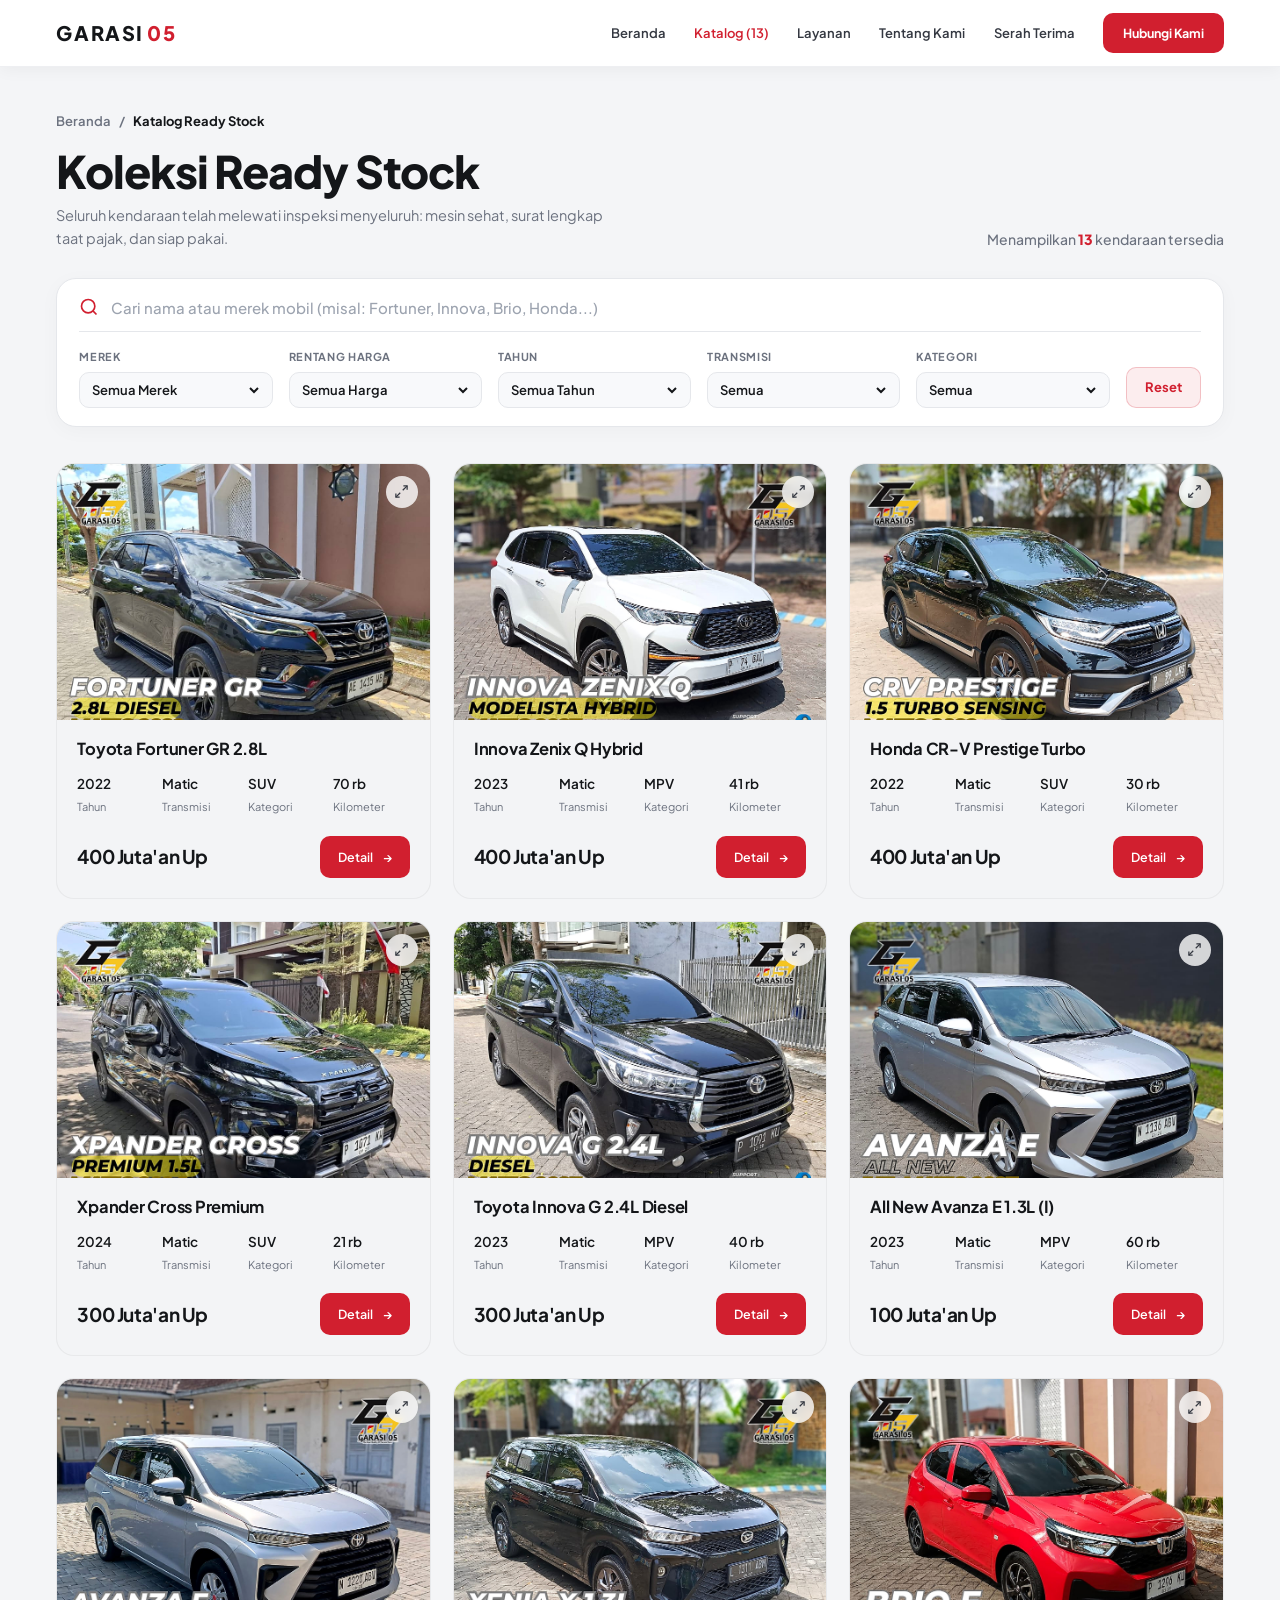
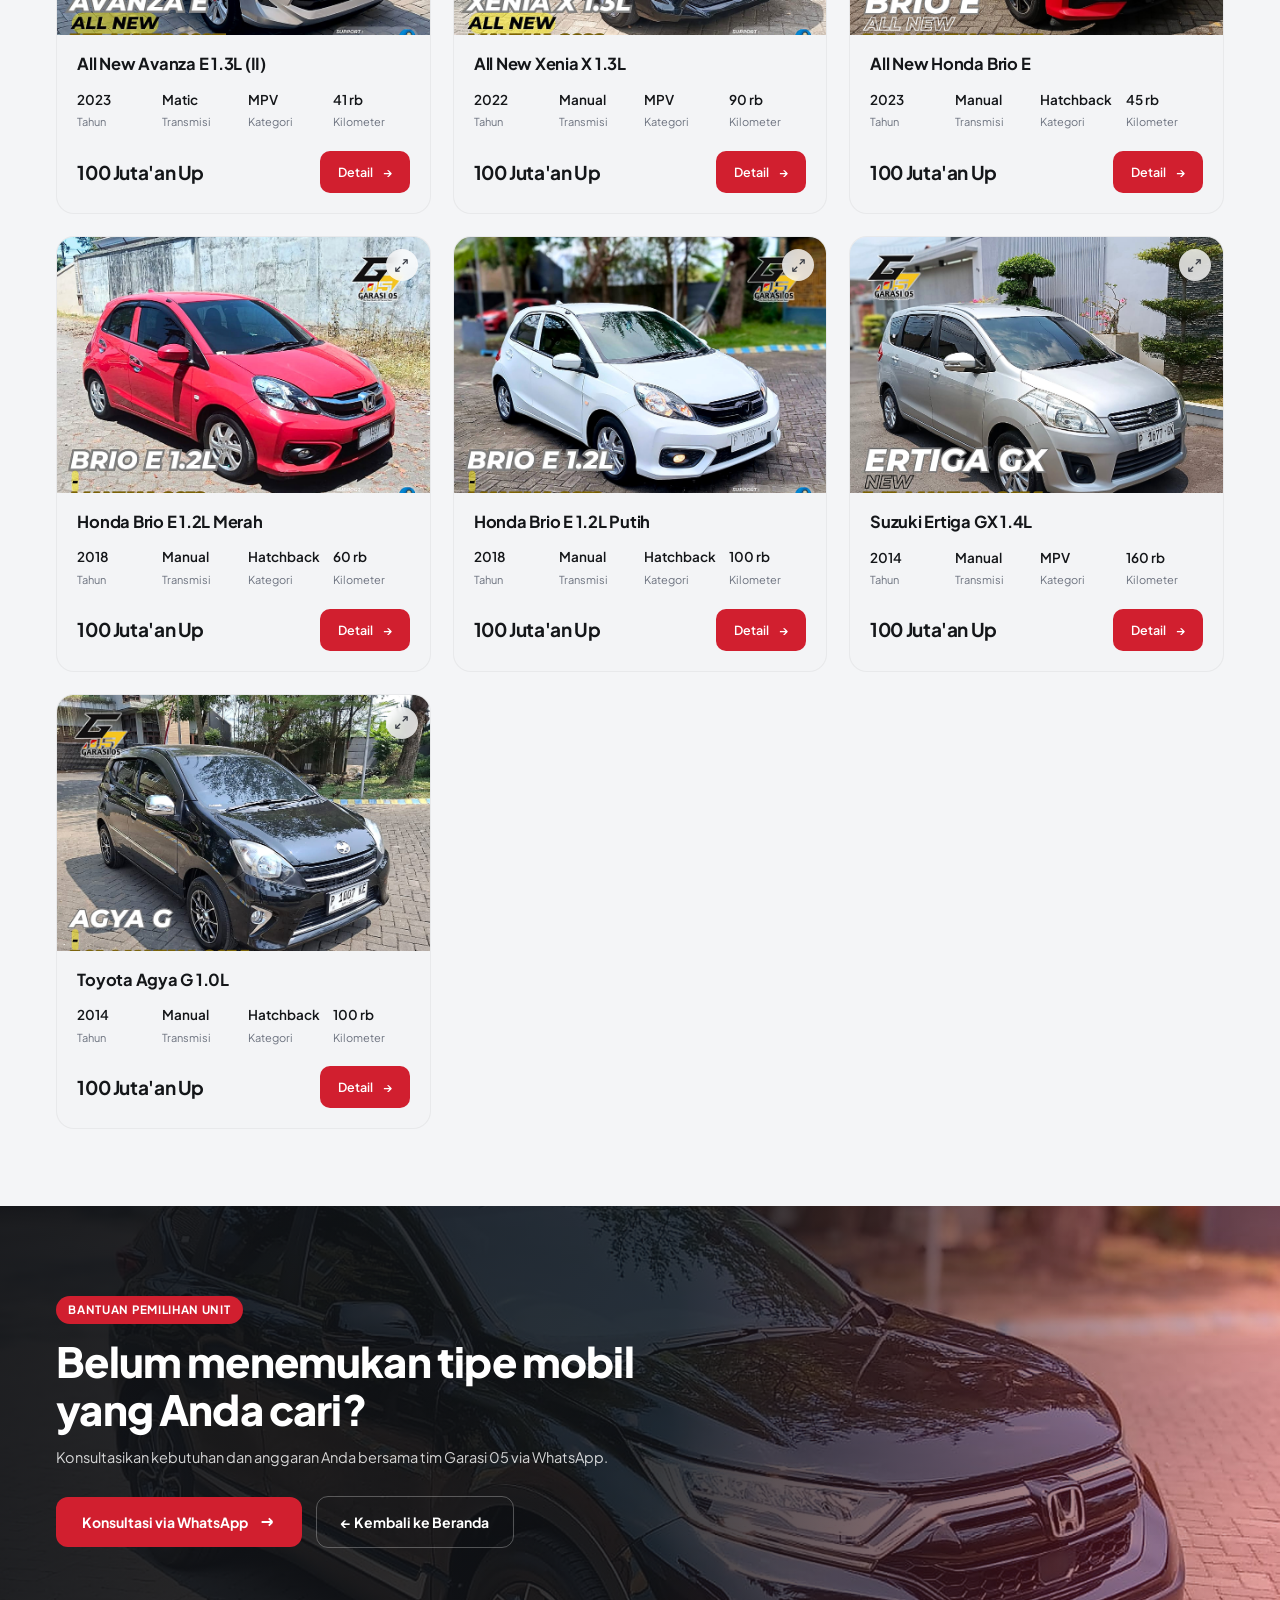
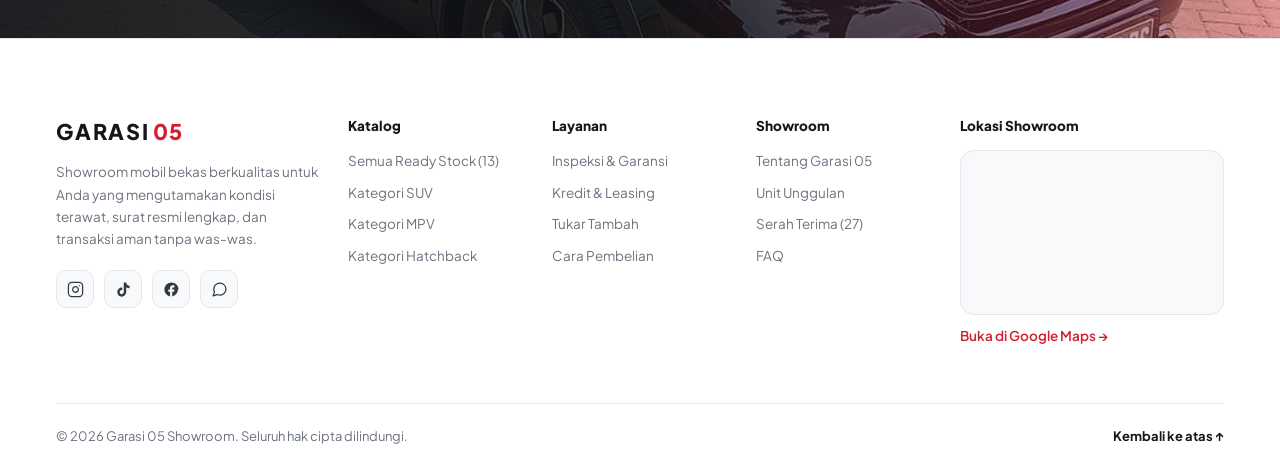
==== katalog.html @ 27c0388e "revisi" ====
<!DOCTYPE html>
<html lang="id">
<head>
  <meta charset="UTF-8">
  <meta name="viewport" content="width=device-width, initial-scale=1">
  <title>Katalog Ready Stock — Garasi 05 Showroom Jember &amp; Banyuwangi</title>
  <meta name="description" content="Daftar lengkap 13 mobil bekas ready stock Garasi 05 Jember &amp; Banyuwangi. Filter berdasarkan merek, rentang harga, tahun, transmisi, dan kategori.">
  <link rel="preconnect" href="https://fonts.googleapis.com">
  <link rel="preconnect" href="https://fonts.gstatic.com" crossorigin>
  <link href="https://fonts.googleapis.com/css2?family=Plus+Jakarta+Sans:wght@400;500;600;700;800&display=swap" rel="stylesheet">
  <link rel="stylesheet" href="css/style.css?v=12">
</head>
<body>

  <header class="nav is-solid" id="nav">
    <a href="index.html" class="nav__logo">GARASI<span>05</span></a>
    <nav class="nav__links" aria-label="Navigasi utama">
      <a href="index.html">Beranda</a>
      <a href="katalog.html" class="is-active">Katalog (13)</a>
      <a href="index.html#kenapa">Layanan</a>
      <a href="index.html#unggulan">Tentang Kami</a>
      <a href="index.html#serah-terima">Serah Terima</a>
      <a href="https://wa.me/6281234567890?text=Halo%20Garasi%2005%2C%20saya%20ingin%20konsultasi%20mobil." target="_blank" rel="noopener" class="nav__cta-pill">Hubungi Kami</a>
    </nav>
  </header>

  <main id="top" class="page-catalog">

    <!-- HEADER HALAMAN KATALOG -->
    <section class="cat-page-hero">
      <div class="container">
        <div class="cat-breadcrumb">
          <a href="index.html">Beranda</a>
          <span>/</span>
          <strong>Katalog Ready Stock</strong>
        </div>
        <div class="cat-page-head">
          <div>
            <h1 class="cat-page-title">Koleksi Ready Stock</h1>
            <p class="cat-page-desc">Seluruh kendaraan telah melewati inspeksi menyeluruh: mesin sehat, surat lengkap taat pajak, dan siap pakai.</p>
          </div>
          <p class="sec-count">Menampilkan <strong id="heroCount">13</strong> kendaraan tersedia</p>
        </div>

        <!-- Search & Filter Bar -->
        <div class="filter-bar" aria-label="Pencarian dan filter kendaraan">
          <div class="filter-search">
            <svg viewBox="0 0 24 24" fill="none" stroke="currentColor" stroke-width="2" aria-hidden="true"><circle cx="11" cy="11" r="8"/><path d="m21 21-4.3-4.3"/></svg>
            <input type="search" id="fSearch" placeholder="Cari nama atau merek mobil (misal: Fortuner, Innova, Brio, Honda...)" autocomplete="off">
          </div>
          <div class="filter-selects">
            <div class="filter-field">
              <label for="fBrand">Merek</label>
              <select id="fBrand"><option value="all">Semua Merek</option></select>
            </div>
            <div class="filter-field">
              <label for="fPrice">Rentang Harga</label>
              <select id="fPrice"><option value="all">Semua Harga</option></select>
            </div>
            <div class="filter-field">
              <label for="fYear">Tahun</label>
              <select id="fYear"><option value="all">Semua Tahun</option></select>
            </div>
            <div class="filter-field">
              <label for="fTrans">Transmisi</label>
              <select id="fTrans">
                <option value="all">Semua</option>
                <option value="matic">Matic</option>
                <option value="manual">Manual</option>
              </select>
            </div>
            <div class="filter-field">
              <label for="fType">Kategori</label>
              <select id="fType">
                <option value="all">Semua</option>
                <option value="suv">SUV</option>
                <option value="mpv">MPV</option>
                <option value="hatchback">Hatchback</option>
              </select>
            </div>
            <button type="button" class="btn-reset" id="fReset">Reset</button>
          </div>
        </div>

        <!-- SEMUA 13 UNIT READY STOCK -->
        <div class="stock-grid" id="stockGrid">
          <!-- Diisi otomatis dari js/main.js -->
        </div>
      </div>
    </section>

    <!-- CTA BANNER (FULL WIDTH) -->
    <section class="cta-sec">
      <div class="cta-banner">
        <div class="cta-banner__bg">
          <img src="assets/img/cta.jpg" alt="Honda CR-V Prestige Turbo Garasi 05" loading="lazy">
          <div class="cta-banner__shade"></div>
        </div>
        <div class="container">
          <div class="cta-banner__content">
            <span class="cta-badge">Bantuan Pemilihan Unit</span>
            <h2>Belum menemukan tipe mobil yang Anda cari?</h2>
            <p>Konsultasikan kebutuhan dan anggaran Anda bersama tim Garasi 05 via WhatsApp.</p>
            <div class="cta-banner__actions">
              <a href="https://wa.me/6281234567890?text=Halo%20Garasi%2005%2C%20saya%20ingin%20konsultasi%20stok%20mobil." target="_blank" rel="noopener" class="btn-primary-red">
                <span>Konsultasi via WhatsApp</span>
                <svg viewBox="0 0 20 20" fill="none" stroke="currentColor" stroke-width="2"><path d="M4 10h12m0 0-4-4m4 4-4 4"/></svg>
              </a>
              <a href="index.html" class="btn-ghost-light">&larr; Kembali ke Beranda</a>
            </div>
          </div>
        </div>
      </div>
    </section>

  </main>

  <!-- FOOTER -->
  <footer class="footer">
    <div class="container">
      <div class="footer__grid">
        <div class="footer__brand">
          <a href="index.html" class="footer__logo">GARASI<span>05</span></a>
          <p>Showroom mobil bekas berkualitas untuk Anda yang mengutamakan kondisi terawat, surat resmi lengkap, dan transaksi aman tanpa was-was.</p>
          <div class="footer__social-icons">
            <a href="https://instagram.com/garasi.05" target="_blank" rel="noopener" aria-label="Instagram @garasi.05" title="Instagram @garasi.05">
              <svg viewBox="0 0 24 24" fill="none" stroke="currentColor" stroke-width="1.8" stroke-linecap="round" stroke-linejoin="round"><rect x="2" y="2" width="20" height="20" rx="5" ry="5"/><path d="M16 11.37A4 4 0 1 1 12.63 8 4 4 0 0 1 16 11.37z"/><line x1="17.5" y1="6.5" x2="17.51" y2="6.5"/></svg>
            </a>
            <a href="https://tiktok.com/@garasi.05" target="_blank" rel="noopener" aria-label="TikTok @garasi.05" title="TikTok @garasi.05">
              <svg viewBox="0 0 24 24" fill="currentColor"><path d="M19.59 6.69a4.83 4.83 0 0 1-3.77-4.25V2h-3.45v13.67a2.89 2.89 0 0 1-5.2 1.74 2.89 2.89 0 0 1 2.31-4.64c.298-.002.595.042.88.13V9.4a6.33 6.33 0 0 0-.88-.06A6.34 6.34 0 0 0 3.14 15.7a6.34 6.34 0 0 0 10.74 4.54 6.27 6.27 0 0 0 1.95-4.54V8.71a8.21 8.21 0 0 0 4.76 1.48V6.74c-.337-.007-.674-.024-1-.05z"/></svg>
            </a>
            <a href="https://facebook.com" target="_blank" rel="noopener" aria-label="Facebook Garasi NolLima" title="Facebook Garasi NolLima">
              <svg viewBox="0 0 24 24" fill="currentColor"><path d="M22 12c0-5.52-4.48-10-10-10S2 6.48 2 12c0 4.84 3.44 8.87 8 9.8V15H7.5v-3H10V9.5C10 7.57 11.57 6 13.5 6H16v3h-2c-.55 0-1 .45-1 1v2h3.15l-.5 3H13v6.8c4.56-.93 8-4.96 8-9.8z"/></svg>
            </a>
            <a href="https://wa.me/6281234567890" target="_blank" rel="noopener" aria-label="WhatsApp Resmi" title="WhatsApp Resmi">
              <svg viewBox="0 0 24 24" fill="none" stroke="currentColor" stroke-width="1.8" stroke-linecap="round" stroke-linejoin="round"><path d="M21 11.5a8.38 8.38 0 0 1-.9 3.8 8.5 8.5 0 0 1-7.6 4.7 8.38 8.38 0 0 1-3.8-.9L3 21l1.9-5.7a8.38 8.38 0 0 1-.9-3.8 8.5 8.5 0 0 1 4.7-7.6 8.38 8.38 0 0 1 3.8-.9h.5a8.48 8.48 0 0 1 8 8v.5z"/></svg>
            </a>
          </div>
        </div>

        <div class="footer__col">
          <h4>Katalog</h4>
          <ul>
            <li><a href="katalog.html">Semua Ready Stock (13)</a></li>
            <li><a href="katalog.html?type=suv">Kategori SUV</a></li>
            <li><a href="katalog.html?type=mpv">Kategori MPV</a></li>
            <li><a href="katalog.html?type=hatchback">Kategori Hatchback</a></li>
          </ul>
        </div>

        <div class="footer__col">
          <h4>Layanan</h4>
          <ul>
            <li><a href="index.html#kenapa">Inspeksi &amp; Garansi</a></li>
            <li><a href="index.html#kenapa">Kredit &amp; Leasing</a></li>
            <li><a href="index.html#kenapa">Tukar Tambah</a></li>
            <li><a href="index.html#cara-kerja">Cara Pembelian</a></li>
          </ul>
        </div>

        <div class="footer__col">
          <h4>Showroom</h4>
          <ul>
            <li><a href="index.html#unggulan">Tentang Garasi 05</a></li>
            <li><a href="index.html#unggulan">Unit Unggulan</a></li>
            <li><a href="index.html#serah-terima">Serah Terima (27)</a></li>
            <li><a href="index.html#cara-kerja">FAQ</a></li>
          </ul>
        </div>

        <div class="footer__col">
          <h4>Lokasi Showroom</h4>
          <div class="footer__map">
            <iframe
              title="Lokasi Showroom Garasi 05"
              src="https://maps.google.com/maps?q=Jember,+Jawa+Timur&amp;t=&amp;z=13&amp;ie=UTF8&amp;iwloc=&amp;output=embed"
              loading="lazy"
              referrerpolicy="no-referrer-when-downgrade"
              allowfullscreen>
            </iframe>
          </div>
          <a href="https://maps.google.com/?q=Jember,+Jawa+Timur" target="_blank" rel="noopener" class="footer__map-link">Buka di Google Maps &rarr;</a>
        </div>
      </div>

      <div class="footer__bottom">
        <span>&copy; 2026 Garasi 05 Showroom. Seluruh hak cipta dilindungi.</span>
        <a href="#top">Kembali ke atas &uarr;</a>
      </div>
    </div>
  </footer>

  <!-- Lightbox Poster -->
  <div class="lb" id="lb" aria-hidden="true" role="dialog" aria-modal="true">
    <div class="lb__bg" data-lb-close></div>
    <div class="lb__box">
      <button type="button" class="lb__close" data-lb-close aria-label="Tutup">&times;</button>
      <img id="lbImg" src="" alt="">
      <div class="lb__cap">
        <span id="lbTitle"></span>
        <a id="lbWa" href="#" target="_blank" rel="noopener" class="btn-primary-red btn-primary-red--sm">Tanya via WhatsApp &rarr;</a>
      </div>
    </div>
  </div>

  <script src="https://cdnjs.cloudflare.com/ajax/libs/gsap/3.12.5/gsap.min.js"></script>
  <script src="https://cdnjs.cloudflare.com/ajax/libs/gsap/3.12.5/ScrollTrigger.min.js"></script>
  <script src="https://cdn.jsdelivr.net/npm/lenis@1.1.13/dist/lenis.min.js"></script>
  <script src="js/data.js"></script>
  <script src="js/main.js?v=6"></script>
</body>
</html>
---- css/style.css ----
:root {
  /* Modern Automotive Palette — Primary Crimson Red */
  --primary: #D11F2F;
  --primary-hover: #B01523;
  --primary-soft: rgba(209, 31, 47, 0.08);
  --primary-border: rgba(209, 31, 47, 0.22);

  --bg: #F4F5F7;
  --surface: #FFFFFF;
  --surface-2: #F8F9FB;
  --ink: #141619;
  --ink-2: #343841;
  --muted: #6C727F;
  --border: #E5E7EB;
  --border-strong: #D1D5DB;

  /* Hero Legacy Tokens (Preserved 100% for Hero) */
  --dark: #252421;
  --on-dark: #F5F2EC;
  --accent: #A58A60;
  --hair-dark: rgba(245, 242, 236, 0.18);
  --serif: 'Cormorant Garamond', Georgia, serif;

  /* Professional Automotive Sans */
  --sans: 'Plus Jakarta Sans', system-ui, -apple-system, sans-serif;
  --pad: clamp(20px, 4.4vw, 64px);
  --radius-lg: 20px;
  --radius-md: 14px;
  --radius-sm: 10px;
  --ease: cubic-bezier(0.22, 0.8, 0.2, 1);
}

* {
  margin: 0;
  padding: 0;
  box-sizing: border-box;
}

html {
  scroll-behavior: auto;
}

html.lenis,
html.lenis body {
  height: auto;
}

.lenis.lenis-smooth {
  scroll-behavior: auto !important;
}

body {
  background: var(--bg);
  color: var(--ink);
  font-family: var(--sans);
  font-weight: 400;
  font-size: 15px;
  line-height: 1.6;
  -webkit-font-smoothing: antialiased;
  overflow-x: hidden;
}

img,
video {
  display: block;
  width: 100%;
  height: 100%;
  object-fit: cover;
}

a {
  color: inherit;
  text-decoration: none;
}

button {
  font: inherit;
  color: inherit;
  background: none;
  border: none;
  cursor: pointer;
}

ul,
ol {
  list-style: none;
}

address {
  font-style: normal;
}

::selection {
  background: var(--primary);
  color: #fff;
}

.container {
  max-width: 1320px;
  margin: 0 auto;
  padding: 0 var(--pad);
}

/* Split text helper for Hero */
.line {
  display: block;
  overflow: hidden;
  padding-bottom: 0.1em;
  margin-bottom: -0.1em;
}

.line__inner {
  display: block;
  will-change: transform;
}

/* ==========================================================================
   NAVBAR (Transparan di atas Hero, Solid Putih saat di-scroll)
   ========================================================================== */
.nav {
  position: fixed;
  top: 0;
  left: 0;
  right: 0;
  z-index: 50;
  display: flex;
  justify-content: space-between;
  align-items: center;
  padding: 20px var(--pad);
  color: #FFFFFF;
  background: transparent;
  backdrop-filter: none;
  border-bottom: 1px solid transparent;
  transition: background 0.35s, color 0.35s, padding 0.35s, transform 0.45s var(--ease), opacity 0.35s, visibility 0.35s, box-shadow 0.35s, border-color 0.35s;
}

.nav.is-solid {
  background: rgba(255, 255, 255, 0.96);
  backdrop-filter: blur(12px);
  color: var(--ink);
  padding: 13px var(--pad);
  border-bottom-color: rgba(229, 231, 235, 0.65);
  box-shadow: 0 2px 16px rgba(20, 22, 25, 0.05);
}

.nav.is-hidden {
  transform: translateY(-100%);
  opacity: 0;
  visibility: hidden;
  pointer-events: none;
}

.nav__logo {
  font-family: var(--sans);
  font-size: 1.25rem;
  font-weight: 800;
  letter-spacing: 0.08em;
  color: #FFFFFF;
  transition: color 0.3s;
}

.nav.is-solid .nav__logo {
  color: var(--ink);
}

.nav__logo span {
  color: var(--primary);
  margin-left: 3px;
}

.nav__links {
  display: flex;
  align-items: center;
  gap: clamp(18px, 2.2vw, 32px);
  font-family: var(--sans);
  font-size: 13px;
  font-weight: 600;
  color: rgba(255, 255, 255, 0.9);
  transition: color 0.3s;
}

.nav.is-solid .nav__links {
  color: var(--ink-2);
}

.nav__links a:not(.nav__cta-pill) {
  position: relative;
  transition: color 0.25s;
}

.nav__links a:not(.nav__cta-pill):hover,
.nav__links a.is-active {
  color: #FFFFFF;
}

.nav.is-solid .nav__links a:not(.nav__cta-pill):hover,
.nav.is-solid .nav__links a.is-active {
  color: var(--primary);
}

.nav__cta-pill {
  padding: 10px 20px;
  border-radius: 10px;
  background: var(--primary);
  color: #fff !important;
  font-size: 12.5px;
  font-weight: 700;
  transition: background 0.3s, transform 0.25s;
}

.nav__cta-pill:hover {
  background: var(--primary-hover);
  transform: translateY(-1px);
}

/* ==========================================================================
   1. FULL-WIDTH VIDEO HERO (TEKS PUTIH DI ATAS VIDIO FULL WIDTH)
   ========================================================================== */
.hero {
  position: relative;
  min-height: 100svh;
  display: flex;
  flex-direction: column;
  justify-content: space-between;
  overflow: hidden;
  background: #0F1115;
  color: #FFFFFF;
}

/* Panel Vidio Full Width */
.hero__media-panel {
  position: absolute;
  inset: 0;
  width: 100%;
  height: 100%;
  z-index: 1;
  overflow: hidden;
  background: #0F1115;
}

.hero__video,
.hero__img {
  width: 100%;
  height: 100%;
  object-fit: cover;
  object-position: center;
  pointer-events: none;
  display: block;
}

/* Overlay Gelap Tipis agar Navbar Transparan & Teks Putih Terbaca Jelas */
.hero__seam-fade {
  position: absolute;
  inset: 0;
  z-index: 3;
  background:
    linear-gradient(to right,
      rgba(12, 14, 18, 0.78) 0%,
      rgba(12, 14, 18, 0.56) 42%,
      rgba(12, 14, 18, 0.24) 72%,
      rgba(12, 14, 18, 0.16) 100%),
    linear-gradient(to bottom,
      rgba(12, 14, 18, 0.52) 0%,
      rgba(12, 14, 18, 0.12) 28%,
      rgba(12, 14, 18, 0.14) 75%,
      rgba(12, 14, 18, 0.5) 100%);
  pointer-events: none;
}

/* Konten Kiri */
.hero__container {
  position: relative;
  z-index: 4;
  width: 100%;
  flex: 1;
  display: flex;
  align-items: center;
  padding-top: 88px;
  padding-bottom: 24px;
}

.hero__left {
  position: relative;
  max-width: 560px;
  width: 100%;
}

.hero__loc-badge {
  position: relative;
  z-index: 2;
  display: inline-flex;
  align-items: center;
  gap: 8px;
  margin-bottom: 18px;
  padding: 7px 14px;
  border-radius: 999px;
  background: rgba(255, 255, 255, 0.12);
  backdrop-filter: blur(8px);
  border: 1px solid rgba(255, 255, 255, 0.22);
  font-size: 12px;
  font-weight: 600;
  letter-spacing: 0.03em;
  color: rgba(255, 255, 255, 0.95);
}

.hero__loc-badge svg {
  width: 14px;
  height: 14px;
  color: var(--primary);
  flex-shrink: 0;
}

.hero__title {
  position: relative;
  z-index: 2;
  font-family: var(--sans);
  font-weight: 800;
  font-size: clamp(2.5rem, 4.7vw, 4.35rem);
  line-height: 1.08;
  letter-spacing: -0.035em;
  color: #FFFFFF;
  text-shadow: 0 2px 18px rgba(0, 0, 0, 0.35);
}

.hero__accent {
  color: #FFFFFF;
}

/* Deskripsi dengan garis vertikal merah di kiri */
.hero__desc {
  position: relative;
  z-index: 2;
  margin-top: clamp(20px, 2.5vw, 28px);
  padding-left: 16px;
  border-left: 3px solid var(--primary);
  max-width: 440px;
  font-size: clamp(14px, 1.1vw, 15.5px);
  font-weight: 500;
  line-height: 1.6;
  color: rgba(255, 255, 255, 0.9);
}

/* Pill Area Layanan di Hero */
.hero__locations {
  position: relative;
  z-index: 2;
  display: inline-flex;
  align-items: center;
  gap: 9px;
  margin-top: 16px;
  padding: 8px 15px;
  border-radius: 999px;
  background: rgba(255, 255, 255, 0.12);
  backdrop-filter: blur(8px);
  border: 1px solid rgba(255, 255, 255, 0.22);
  font-size: 12.5px;
  font-weight: 600;
  letter-spacing: 0.02em;
  color: rgba(255, 255, 255, 0.95);
}

.hero__locations svg {
  width: 15px;
  height: 15px;
  color: var(--primary);
  flex-shrink: 0;
}

/* Tombol CTA Kiri */
.hero__actions {
  position: relative;
  z-index: 2;
  display: flex;
  align-items: center;
  gap: 14px;
  flex-wrap: wrap;
  margin-top: clamp(24px, 3vw, 34px);
}

.hero-btn {
  display: inline-flex;
  align-items: center;
  justify-content: center;
  gap: 12px;
  padding: 14px 24px;
  border-radius: 6px;
  font-size: 13.5px;
  font-weight: 700;
  transition: all 0.28s var(--ease);
}

.hero-btn svg {
  width: 17px;
  height: 17px;
  transition: transform 0.28s var(--ease);
}

.hero-btn--primary {
  background: var(--primary);
  border: 1px solid var(--primary);
  color: #FFFFFF;
}

.hero-btn--primary:hover {
  background: var(--primary-hover);
  border-color: var(--primary-hover);
  box-shadow: 0 8px 22px rgba(209, 31, 47, 0.32);
}

.hero-btn--primary:hover svg {
  transform: translateX(4px);
}

.hero-btn--outline {
  background: rgba(255, 255, 255, 0.1);
  backdrop-filter: blur(6px);
  border: 1px solid rgba(255, 255, 255, 0.55);
  color: #FFFFFF;
}

.hero-btn--outline svg {
  color: #FFFFFF;
}

.hero-btn--outline:hover {
  border-color: #FFFFFF;
  color: #FFFFFF;
  background: rgba(255, 255, 255, 0.2);
}

.hero-btn--outline:hover svg {
  transform: translate(2px, -2px);
}

/* Strip Mitra Leasing di bagian paling bawah Hero */
.hero__partners {
  position: relative;
  z-index: 5;
  background: #FFFFFF;
  border-top: 1px solid var(--border);
  border-bottom: 1px solid var(--border);
  min-height: 54px;
  display: flex;
  align-items: center;
}

.hero__partners-inner {
  width: 100%;
  display: flex;
  align-items: center;
  justify-content: space-between;
  gap: 14px 32px;
  flex-wrap: wrap;
  padding-top: 12px;
  padding-bottom: 12px;
}

.hero__partners-label {
  display: inline-flex;
  align-items: center;
  gap: 10px;
  font-size: 11px;
  font-weight: 800;
  letter-spacing: 0.14em;
  text-transform: uppercase;
  color: var(--ink);
}

.hero__partners-label::before {
  content: '';
  width: 3px;
  height: 14px;
  background: var(--primary);
  border-radius: 2px;
}

.hero__partners-list {
  display: flex;
  align-items: center;
  gap: 12px clamp(18px, 3vw, 40px);
  flex-wrap: wrap;
}

.hp-item {
  display: inline-flex;
  align-items: center;
  gap: 8px;
  font-size: 13px;
  font-weight: 700;
  color: var(--ink-2);
}

.hp-item svg {
  width: 17px;
  height: 17px;
  color: var(--primary);
  flex-shrink: 0;
}

/* ==========================================================================
   SHARED SECTION HEADINGS & BUTTONS
   ========================================================================== */
.sec-head {
  display: flex;
  justify-content: space-between;
  align-items: flex-end;
  gap: 16px;
  flex-wrap: wrap;
  margin-bottom: clamp(24px, 3vw, 36px);
}

.sec-tag {
  display: inline-flex;
  align-items: center;
  gap: 8px;
  font-size: 12px;
  font-weight: 700;
  letter-spacing: 0.08em;
  text-transform: uppercase;
  color: var(--primary);
  margin-bottom: 8px;
}

.sec-tag::before {
  content: '';
  width: 8px;
  height: 8px;
  border-radius: 50%;
  background: var(--primary);
}

.sec-title {
  font-family: var(--sans);
  font-size: clamp(1.65rem, 3vw, 2.35rem);
  font-weight: 800;
  line-height: 1.15;
  letter-spacing: -0.025em;
  color: var(--ink);
}

.sec-count,
.sec-sub {
  font-size: 14px;
  font-weight: 500;
  color: var(--muted);
}

.sec-count strong {
  color: var(--primary);
  font-weight: 800;
}

.btn-primary-red {
  display: inline-flex;
  align-items: center;
  justify-content: center;
  gap: 10px;
  padding: 14px 26px;
  border-radius: 12px;
  background: var(--primary);
  color: #fff;
  font-size: 14px;
  font-weight: 700;
  transition: background 0.3s var(--ease), transform 0.25s var(--ease), box-shadow 0.3s;
}

.btn-primary-red svg {
  width: 18px;
  height: 18px;
  transition: transform 0.3s var(--ease);
}

.btn-primary-red:hover {
  background: var(--primary-hover);
  transform: translateY(-1px);
  box-shadow: 0 8px 22px rgba(209, 31, 47, 0.26);
}

.btn-primary-red:hover svg {
  transform: translateX(4px);
}

.btn-primary-red--sm {
  padding: 10px 18px;
  font-size: 13px;
  border-radius: 10px;
}

.btn-outline-pill {
  display: inline-flex;
  align-items: center;
  gap: 10px;
  padding: 12px 22px;
  border-radius: 12px;
  background: var(--surface);
  border: 1px solid var(--border-strong);
  color: var(--ink);
  font-size: 13.5px;
  font-weight: 700;
  transition: border-color 0.25s, color 0.25s, background 0.25s, transform 0.25s;
}

.btn-outline-pill svg {
  width: 17px;
  height: 17px;
  transition: transform 0.3s var(--ease);
}

.btn-outline-pill:hover {
  border-color: var(--primary);
  color: var(--primary);
  background: var(--primary-soft);
}

.btn-outline-pill:hover svg {
  transform: translateX(4px);
}

/* ==========================================================================
   2. PARTNER & LEASING BAR (LUXEON STYLE)
   ========================================================================== */
.partners-sec {
  padding: clamp(24px, 3vw, 36px) 0 clamp(16px, 2vw, 24px);
}

.partners-card {
  display: flex;
  justify-content: space-between;
  align-items: center;
  gap: 24px 36px;
  flex-wrap: wrap;
  background: var(--surface);
  border: 1px solid var(--border);
  border-radius: var(--radius-lg);
  padding: clamp(20px, 2.4vw, 28px) clamp(22px, 3vw, 36px);
  box-shadow: 0 4px 20px rgba(20, 22, 25, 0.03);
}

.partners-card__lead strong {
  font-size: 15px;
  font-weight: 800;
  line-height: 1.3;
  color: var(--ink);
}

.partners-card__logos {
  display: flex;
  align-items: center;
  gap: 18px clamp(20px, 3.2vw, 44px);
  flex-wrap: wrap;
}

.partner-item {
  display: inline-flex;
  align-items: center;
  gap: 10px;
  font-size: 14px;
  font-weight: 700;
  color: var(--ink-2);
}

.partner-item svg {
  width: 20px;
  height: 20px;
  color: var(--primary);
  flex-shrink: 0;
}

/* ==========================================================================
   3. PENAWARAN TERBAIK / READY STOCK CARDS (LUXEON CARD CONCEPT)
   ========================================================================== */
.catalog-sec {
  padding: clamp(36px, 5vw, 68px) 0;
}

/* Clean White Filter Bar */
.filter-bar {
  background: var(--surface);
  border: 1px solid var(--border);
  border-radius: var(--radius-lg);
  padding: 18px 22px;
  margin-bottom: clamp(24px, 3vw, 36px);
  display: flex;
  flex-direction: column;
  gap: 16px;
  box-shadow: 0 4px 20px rgba(20, 22, 25, 0.03);
}

.filter-search {
  display: flex;
  align-items: center;
  gap: 12px;
  padding-bottom: 14px;
  border-bottom: 1px solid var(--border);
}

.filter-search svg {
  width: 20px;
  height: 20px;
  color: var(--primary);
  flex-shrink: 0;
}

.filter-search input {
  width: 100%;
  border: none;
  outline: none;
  background: transparent;
  font-family: var(--sans);
  font-size: 15px;
  font-weight: 500;
  color: var(--ink);
}

.filter-search input::placeholder {
  color: #9CA3AF;
}

.filter-selects {
  display: grid;
  grid-template-columns: repeat(5, minmax(0, 1fr)) auto;
  gap: 12px 16px;
  align-items: end;
}

.filter-field {
  display: flex;
  flex-direction: column;
  gap: 6px;
}

.filter-field label {
  font-size: 11px;
  font-weight: 700;
  text-transform: uppercase;
  letter-spacing: 0.06em;
  color: var(--muted);
}

.filter-field select {
  appearance: none;
  -webkit-appearance: none;
  background: var(--surface-2) url("data:image/svg+xml,%3Csvg xmlns='http://www.w3.org/2000/svg' width='12' height='12' fill='none' stroke='%23141619' stroke-width='2'%3E%3Cpath d='m2 4 4 4 4-4'/%3E%3C/svg%3E") no-repeat right 12px center;
  border: 1px solid var(--border);
  border-radius: 10px;
  padding: 9px 32px 9px 12px;
  font-family: var(--sans);
  font-size: 13px;
  font-weight: 600;
  color: var(--ink);
  cursor: pointer;
  transition: border-color 0.25s, background-color 0.25s;
}

.filter-field select:hover,
.filter-field select:focus {
  border-color: var(--primary);
  outline: none;
}

.btn-reset {
  padding: 9px 18px;
  border-radius: 10px;
  background: var(--primary-soft);
  color: var(--primary);
  font-size: 13px;
  font-weight: 700;
  border: 1px solid var(--primary-border);
  transition: background 0.25s, color 0.25s;
}

.btn-reset:hover {
  background: var(--primary);
  color: #fff;
}

/* 3-Column Automotive Card Grid */
.stock-grid {
  display: grid;
  grid-template-columns: repeat(3, minmax(0, 1fr));
  gap: 22px;
}

.stock-empty {
  grid-column: 1 / -1;
  text-align: center;
  padding: 56px 20px;
  background: var(--surface);
  border-radius: var(--radius-lg);
  border: 1px solid var(--border);
  color: var(--muted);
  font-weight: 600;
}

.car {
  background: #F3F4F6;
  border: 1px solid rgba(20, 22, 25, 0.05);
  border-radius: 18px;
  padding: 0;
  overflow: hidden;
  display: flex;
  flex-direction: column;
  transition: transform 0.35s var(--ease), box-shadow 0.35s var(--ease), border-color 0.35s;
}

.car:hover {
  transform: translateY(-4px);
  border-color: rgba(209, 31, 47, 0.25);
  box-shadow: 0 16px 36px rgba(20, 22, 25, 0.08);
}

.car__media-wrap {
  position: relative;
  border-radius: 0;
  overflow: hidden;
  aspect-ratio: 16 / 11;
  background: #E9EBEE;
}

.car__media {
  display: block;
  width: 100%;
  height: 100%;
}

.car__img {
  width: 100%;
  height: 100%;
  transition: transform 0.7s var(--ease);
  transform-origin: center top;
}

.car__img img {
  width: 100%;
  height: 100%;
  object-fit: cover;
  object-position: center top;
}

.car:hover .car__img {
  transform: scale(1.05);
}

.car__poster-btn {
  position: absolute;
  top: 12px;
  right: 12px;
  z-index: 3;
  width: 32px;
  height: 32px;
  border-radius: 50%;
  background: rgba(255, 255, 255, 0.8);
  backdrop-filter: blur(4px);
  color: var(--ink-2);
  display: inline-flex;
  align-items: center;
  justify-content: center;
  transition: background 0.25s, color 0.25s, transform 0.25s;
}

.car__poster-btn svg {
  width: 15px;
  height: 15px;
}

.car__poster-btn:hover {
  background: var(--primary);
  color: #fff;
  transform: scale(1.06);
}

.car__body {
  padding: 18px 20px 20px;
  display: flex;
  flex-direction: column;
  flex: 1;
}

.car__title {
  font-size: 16.5px;
  font-weight: 700;
  line-height: 1.3;
  letter-spacing: -0.015em;
  color: var(--ink);
}

/* 4-Column Spec Row (Clean tanpa garis pembatas sesuai referensi) */
.car__specs-row {
  display: grid;
  grid-template-columns: repeat(4, minmax(0, 1fr));
  gap: 8px;
  margin-top: 14px;
  padding: 0;
}

.car__spec-cell {
  display: flex;
  flex-direction: column;
  gap: 3px;
}

.car__spec-cell strong {
  font-size: 13.5px;
  font-weight: 600;
  color: var(--ink);
  white-space: nowrap;
  overflow: hidden;
  text-overflow: ellipsis;
}

.car__spec-cell span {
  font-size: 11px;
  font-weight: 400;
  color: var(--muted);
}

/* Link "Lihat semua penawaran" di kanan atas section */
.sec-more-link {
  display: inline-flex;
  align-items: center;
  gap: 8px;
  font-size: 14px;
  font-weight: 700;
  color: var(--ink-2);
  transition: color 0.25s;
}

.sec-more-link svg {
  width: 18px;
  height: 18px;
  color: var(--primary);
  transition: transform 0.25s var(--ease);
}

.sec-more-link:hover {
  color: var(--primary);
}

.sec-more-link:hover svg {
  transform: translateX(4px);
}

/* Halaman Khusus Katalog (katalog.html) */
.cat-page-hero {
  padding: 108px 0 clamp(48px, 6vw, 80px);
}

.cat-breadcrumb {
  display: inline-flex;
  align-items: center;
  gap: 8px;
  font-size: 13px;
  font-weight: 600;
  color: var(--muted);
  margin-bottom: 14px;
}

.cat-breadcrumb a:hover {
  color: var(--primary);
}

.cat-breadcrumb strong {
  color: var(--ink);
}

.cat-page-head {
  display: flex;
  justify-content: space-between;
  align-items: flex-end;
  gap: 16px;
  flex-wrap: wrap;
  margin-bottom: 28px;
}

.cat-page-title {
  font-size: clamp(2rem, 3.6vw, 2.8rem);
  font-weight: 800;
  line-height: 1.12;
  letter-spacing: -0.025em;
  color: var(--ink);
}

.cat-page-desc {
  margin-top: 8px;
  max-width: 560px;
  font-size: 14.5px;
  color: var(--muted);
}

.car__footer {
  margin-top: auto;
  padding-top: 20px;
  display: flex;
  justify-content: space-between;
  align-items: center;
  gap: 12px;
}

.car__price-wrap {
  display: flex;
  flex-direction: column;
}

.car__price-val {
  font-size: 19px;
  font-weight: 700;
  letter-spacing: -0.02em;
  color: var(--ink);
}

.btn-card-red {
  display: inline-flex;
  align-items: center;
  gap: 10px;
  padding: 11px 18px;
  border-radius: 10px;
  background: var(--primary);
  color: #fff;
  font-size: 12.5px;
  font-weight: 600;
  white-space: nowrap;
  transition: background 0.25s, transform 0.25s;
}

.btn-card-red span {
  transition: transform 0.25s var(--ease);
}

.btn-card-red:hover {
  background: var(--primary-hover);
}

.btn-card-red:hover span {
  transform: translateX(3px);
}

/* ==========================================================================
   4. LAYANAN & KEUNGGULAN (IMPROVED ARCHITECTURAL LUXEON CARDS)
   ========================================================================== */
.services-sec {
  padding: clamp(36px, 5vw, 68px) 0;
}

.services-grid {
  display: grid;
  grid-template-columns: repeat(5, minmax(0, 1fr));
  gap: 14px;
}

.srv-card {
  position: relative;
  overflow: hidden;
  background: var(--surface);
  border: 1px solid var(--border);
  border-radius: 24px;
  padding: 24px 22px;
  min-height: 215px;
  display: flex;
  flex-direction: column;
  justify-content: space-between;
  gap: 24px;
  box-shadow: 0 4px 20px rgba(20, 22, 25, 0.035);
  transition: border-color 0.3s var(--ease), transform 0.3s var(--ease), box-shadow 0.3s var(--ease);
}

.srv-card::before {
  content: '';
  position: absolute;
  top: 0;
  left: 0;
  right: 0;
  height: 3px;
  background: var(--primary);
  transform: scaleX(0);
  transform-origin: left;
  transition: transform 0.35s var(--ease);
}

.srv-card:hover {
  border-color: #D5D9E0;
  transform: translateY(-3px);
  box-shadow: 0 14px 30px rgba(20, 22, 25, 0.06);
}

.srv-card:hover::before {
  transform: scaleX(1);
}

.srv-card__top {
  display: flex;
  justify-content: space-between;
  align-items: flex-start;
}

.srv-card__icon {
  color: var(--ink);
  display: inline-flex;
  align-items: center;
  justify-content: center;
  transition: color 0.3s var(--ease), transform 0.3s var(--ease);
}

.srv-card:hover .srv-card__icon {
  color: var(--primary);
  transform: scale(1.06);
}

.srv-card__icon svg {
  width: 28px;
  height: 28px;
}

.srv-card__no {
  font-size: 12px;
  font-weight: 800;
  letter-spacing: 0.06em;
  color: #C4C9D4;
  transition: color 0.3s;
}

.srv-card:hover .srv-card__no {
  color: var(--primary);
}

.srv-card__body h3 {
  font-size: 15.5px;
  font-weight: 800;
  line-height: 1.25;
  letter-spacing: -0.01em;
  color: var(--ink);
  margin-bottom: 8px;
}

.srv-card__body p {
  font-size: 13px;
  line-height: 1.6;
  color: var(--muted);
}

/* ==========================================================================
   5. TENTANG KAMI & UNIT UNGGULAN (SPLIT LAYOUT LIKE LUXEON "О компании")
   ========================================================================== */
.about-sec {
  padding: clamp(36px, 5vw, 72px) 0;
}

.about-grid {
  display: grid;
  grid-template-columns: minmax(0, 1fr) minmax(0, 1.35fr);
  gap: clamp(28px, 4vw, 56px);
  align-items: center;
  background: var(--surface);
  border: 1px solid var(--border);
  border-radius: 24px;
  padding: clamp(24px, 3.5vw, 44px);
  box-shadow: 0 6px 26px rgba(20, 22, 25, 0.03);
}

.about-desc {
  font-size: 14.5px;
  line-height: 1.7;
  color: var(--muted);
  margin-top: 14px;
}

.about-desc strong {
  color: var(--ink);
  font-weight: 700;
}

.about-stats {
  display: grid;
  grid-template-columns: repeat(4, minmax(0, 1fr));
  gap: 16px;
  margin-top: 28px;
  padding-top: 24px;
  border-top: 1px solid var(--border);
}

.about-stat {
  display: flex;
  flex-direction: column;
  gap: 4px;
}

.about-stat strong {
  font-size: clamp(1.35rem, 2.2vw, 1.85rem);
  font-weight: 800;
  letter-spacing: -0.02em;
  color: var(--primary);
  line-height: 1.1;
}

.about-stat span {
  font-size: 11.5px;
  font-weight: 600;
  color: var(--muted);
  line-height: 1.35;
}

.about-actions {
  margin-top: 28px;
}

.about-media {
  display: flex;
  flex-direction: column;
  gap: 12px;
}

.about-media__main {
  position: relative;
  border-radius: 16px;
  overflow: hidden;
  aspect-ratio: 16 / 9.5;
  background: #141619;
}

.about-media__sub {
  display: grid;
  grid-template-columns: 1fr 1fr;
  gap: 12px;
}

.about-media__card {
  position: relative;
  border-radius: 14px;
  overflow: hidden;
  aspect-ratio: 16 / 10;
  background: #141619;
}

.media-badge {
  position: absolute;
  top: 12px;
  left: 12px;
  z-index: 2;
  padding: 6px 12px;
  border-radius: 8px;
  background: rgba(20, 22, 25, 0.78);
  backdrop-filter: blur(6px);
  color: #fff;
  font-size: 11.5px;
  font-weight: 700;
  border-left: 3px solid var(--primary);
}

.media-badge--sm {
  top: 10px;
  left: 10px;
  padding: 4px 10px;
  font-size: 11px;
}

/* ==========================================================================
   6. DOKUMENTASI SERAH TERIMA
   ========================================================================== */
/* ==========================================================================
   5b. TENTANG KAMI â€” REDESIGN (dark spec-sheet, sudut tajam)
   Override dari blok 5 di atas
   ========================================================================== */
.about-sec {
  background: var(--ink);
  padding: clamp(52px, 6.5vw, 100px) 0;
}

.about-grid {
  background: transparent;
  border: 0;
  border-radius: 0;
  box-shadow: none;
  padding: 0;
  gap: clamp(32px, 5vw, 76px);
  align-items: stretch;
}

.about-copy {
  display: flex;
  flex-direction: column;
}

.about-eyebrow {
  display: inline-flex;
  align-items: center;
  gap: 12px;
  margin-bottom: 18px;
  font-size: 11.5px;
  font-weight: 700;
  letter-spacing: 0.16em;
  text-transform: uppercase;
  color: rgba(255, 255, 255, 0.6);
}

.about-eyebrow::before {
  content: '';
  width: 28px;
  height: 2px;
  background: var(--primary);
}

.about-copy .sec-title {
  color: #fff;
}

.about-copy .about-desc {
  color: rgba(255, 255, 255, 0.68);
}

.about-copy .about-desc strong {
  color: #fff;
}

.about-copy .about-stats {
  grid-template-columns: repeat(2, minmax(0, 1fr));
  gap: 0;
  margin-top: 32px;
  padding-top: 0;
  border-top: 1px solid rgba(255, 255, 255, 0.16);
}

.about-copy .about-stat {
  padding: 20px 0;
  border-bottom: 1px solid rgba(255, 255, 255, 0.16);
}

.about-copy .about-stat:nth-child(odd) {
  padding-right: 20px;
  border-right: 1px solid rgba(255, 255, 255, 0.16);
}

.about-copy .about-stat:nth-child(even) {
  padding-left: 24px;
}

.about-copy .about-stat strong {
  color: #fff;
  font-size: clamp(1.8rem, 3vw, 2.6rem);
  font-variant-numeric: tabular-nums;
}

.about-copy .about-stat span {
  font-size: 10.5px;
  letter-spacing: 0.1em;
  text-transform: uppercase;
  color: rgba(255, 255, 255, 0.55);
}

.about-copy .about-actions {
  margin-top: auto;
  padding-top: 28px;
}

.about-copy .btn-outline-pill {
  background: var(--primary);
  border-color: var(--primary);
  border-radius: 12px;
  color: #fff;
}

.about-copy .btn-outline-pill:hover {
  background: var(--primary-hover);
  border-color: var(--primary-hover);
  color: #fff;
}

.about-media__main {
  border-radius: 18px;
  background: #0b0c0e;
}

.about-media__card {
  border-radius: 14px;
  background: #0b0c0e;
}

.about-media .media-badge {
  top: 12px;
  left: 12px;
  border-radius: 8px;
  backdrop-filter: none;
  background: var(--primary);
  border-left: 0;
  font-size: 10.5px;
  letter-spacing: 0.1em;
  text-transform: uppercase;
}

.about-media .media-badge--sm {
  top: 10px;
  left: 10px;
  border-radius: 6px;
  background: rgba(20, 22, 25, 0.88);
  font-size: 10px;
}

.handover-sec {
  padding: clamp(36px, 5vw, 68px) 0;
}

.handover-grid {
  display: grid;
  grid-template-columns: repeat(4, minmax(0, 1fr));
  gap: 16px;
}

.handover__item {
  position: relative;
  display: block;
  width: 100%;
  aspect-ratio: 4 / 4.6;
  border-radius: 16px;
  overflow: hidden;
  background: var(--surface);
  border: 1px solid var(--border);
}

.handover__item img {
  transition: transform 0.6s var(--ease);
}

.handover__item:hover img {
  transform: scale(1.04);
}

.handover__item.is-hidden {
  display: none;
}

.handover-more {
  margin-top: 28px;
  display: flex;
  justify-content: center;
}

/* ==========================================================================
   7. CARA PEMBELIAN & PERTANYAAN UMUM / FAQ (LUXEON BOTTOM SPLIT)
   ========================================================================== */
.process-sec {
  padding: clamp(40px, 5.5vw, 76px) 0;
}

.process-faq-grid {
  display: grid;
  grid-template-columns: minmax(0, 1.25fr) minmax(0, 1fr);
  gap: clamp(32px, 4vw, 56px);
  align-items: start;
}

/* 4-Step Process */
.steps-grid {
  display: grid;
  grid-template-columns: repeat(2, minmax(0, 1fr));
  gap: 18px;
  margin-top: 24px;
}

.step-item {
  background: var(--surface);
  border: 1px solid var(--border);
  border-radius: 16px;
  padding: 20px;
  transition: border-color 0.25s;
}

.step-item:hover {
  border-color: var(--primary-border);
}

.step-item__top {
  display: flex;
  align-items: center;
  gap: 12px;
  margin-bottom: 14px;
}

.step-pill {
  display: inline-flex;
  align-items: center;
  justify-content: center;
  padding: 4px 12px;
  border-radius: 999px;
  background: var(--primary-soft);
  color: var(--primary);
  font-size: 12px;
  font-weight: 800;
  border: 1px solid var(--primary-border);
}

.step-line {
  flex: 1;
  height: 1px;
  background: var(--border);
  position: relative;
}

.step-line::after {
  content: '';
  position: absolute;
  right: 0;
  top: -3px;
  width: 6px;
  height: 6px;
  border-top: 1.5px solid var(--muted);
  border-right: 1.5px solid var(--muted);
  transform: rotate(45deg);
}

.step-item h3 {
  font-size: 15.5px;
  font-weight: 800;
  color: var(--ink);
  margin-bottom: 6px;
}

.step-item p {
  font-size: 13px;
  line-height: 1.6;
  color: var(--muted);
}

/* FAQ Accordion */
.faq-list {
  display: flex;
  flex-direction: column;
  gap: 12px;
  margin-top: 24px;
}

.faq-item {
  background: var(--surface);
  border: 1px solid var(--border);
  border-radius: 14px;
  overflow: hidden;
  transition: border-color 0.25s;
}

.faq-item.is-open {
  border-color: var(--primary-border);
}

.faq-item__btn {
  width: 100%;
  padding: 18px 20px;
  display: flex;
  justify-content: space-between;
  align-items: center;
  gap: 16px;
  text-align: left;
  font-size: 14.5px;
  font-weight: 700;
  color: var(--ink);
}

.faq-icon {
  position: relative;
  width: 24px;
  height: 24px;
  border-radius: 50%;
  background: var(--surface-2);
  flex-shrink: 0;
  transition: background 0.25s;
}

.faq-icon::before,
.faq-icon::after {
  content: '';
  position: absolute;
  top: 50%;
  left: 50%;
  background: var(--ink);
  transform: translate(-50%, -50%);
  transition: transform 0.25s, background 0.25s;
}

.faq-icon::before {
  width: 11px;
  height: 1.8px;
}

.faq-icon::after {
  width: 1.8px;
  height: 11px;
}

.faq-item.is-open .faq-icon {
  background: var(--primary);
}

.faq-item.is-open .faq-icon::before {
  background: #fff;
}

.faq-item.is-open .faq-icon::after {
  background: #fff;
  transform: translate(-50%, -50%) scaleY(0);
}

.faq-item__body {
  display: none;
  padding: 0 20px 18px;
}

.faq-item.is-open .faq-item__body {
  display: block;
}

.faq-item__body p {
  font-size: 13.5px;
  line-height: 1.65;
  color: var(--muted);
}

/* ==========================================================================
   8. COMPACT AUTOMOTIVE CTA BANNER
   ========================================================================== */
.cta-sec {
  padding: 0;
}

.cta-banner {
  position: relative;
  border-radius: 0;
  overflow: hidden;
  padding: clamp(56px, 7vw, 96px) 0;
  color: #fff;
  background: #141619;
}

.cta-banner__bg {
  position: absolute;
  inset: 0;
}

.cta-banner__bg img {
  object-position: center 58%;
}

.cta-banner__shade {
  position: absolute;
  inset: 0;
  background: linear-gradient(95deg, rgba(16, 18, 22, 0.94) 0%, rgba(16, 18, 22, 0.82) 52%, rgba(209, 31, 47, 0.35) 100%);
}

.cta-banner__content {
  position: relative;
  z-index: 2;
  max-width: 580px;
}

.cta-badge {
  display: inline-block;
  padding: 5px 12px;
  border-radius: 999px;
  background: var(--primary);
  color: #fff;
  font-size: 11.5px;
  font-weight: 700;
  letter-spacing: 0.06em;
  text-transform: uppercase;
  margin-bottom: 14px;
}

.cta-banner__content h2 {
  font-size: clamp(1.75rem, 3.4vw, 2.6rem);
  font-weight: 800;
  line-height: 1.15;
  letter-spacing: -0.02em;
}

.cta-banner__content p {
  margin-top: 12px;
  font-size: 14.5px;
  line-height: 1.65;
  color: rgba(255, 255, 255, 0.82);
}

.cta-banner__actions {
  margin-top: 26px;
  display: flex;
  align-items: center;
  gap: 14px;
  flex-wrap: wrap;
}

.btn-ghost-light {
  display: inline-flex;
  align-items: center;
  padding: 14px 24px;
  border-radius: 12px;
  border: 1px solid rgba(255, 255, 255, 0.28);
  color: #fff;
  font-size: 14px;
  font-weight: 700;
  transition: background 0.25s, color 0.25s, border-color 0.25s;
}

.btn-ghost-light:hover {
  background: #fff;
  color: var(--ink);
  border-color: #fff;
}

/* ==========================================================================
   9. CLEAN 5-COLUMN WHITE FOOTER (LUXEON STYLE)
   ========================================================================== */
.footer {
  background: var(--surface);
  border-top: 1px solid var(--border);
  padding: clamp(48px, 6vw, 76px) 0 28px;
  color: var(--muted);
}

.footer__grid {
  display: grid;
  grid-template-columns: 1.5fr repeat(3, minmax(0, 1fr)) 1.5fr;
  gap: 32px 28px;
  padding-bottom: clamp(36px, 4.5vw, 56px);
}

.footer__logo {
  display: inline-block;
  font-size: 1.35rem;
  font-weight: 800;
  letter-spacing: 0.08em;
  color: var(--ink);
}

.footer__logo span {
  color: var(--primary);
  margin-left: 3px;
}

.footer__brand p {
  margin-top: 12px;
  max-width: 300px;
  font-size: 13.5px;
  line-height: 1.65;
}

.footer__social-icons {
  display: flex;
  align-items: center;
  gap: 10px;
  margin-top: 20px;
}

.footer__social-icons a {
  width: 38px;
  height: 38px;
  border-radius: 10px;
  background: var(--surface-2);
  border: 1px solid var(--border);
  color: var(--ink-2);
  display: inline-flex;
  align-items: center;
  justify-content: center;
  transition: background 0.25s, color 0.25s, border-color 0.25s, transform 0.25s;
}

.footer__social-icons a svg {
  width: 17px;
  height: 17px;
}

.footer__social-icons a:hover {
  background: var(--primary);
  border-color: var(--primary);
  color: #fff;
  transform: translateY(-2px);
}

.footer__col h4 {
  font-size: 13.5px;
  font-weight: 800;
  color: var(--ink);
  margin-bottom: 14px;
}

.footer__col ul {
  display: flex;
  flex-direction: column;
  gap: 10px;
}

.footer__col li,
.footer__col a {
  font-size: 13.5px;
  color: var(--muted);
  transition: color 0.2s;
}

.footer__col a:hover {
  color: var(--primary);
}

.footer__map {
  width: 100%;
  height: 165px;
  border-radius: 14px;
  overflow: hidden;
  border: 1px solid var(--border);
  background: var(--surface-2);
}

.footer__map iframe {
  width: 100%;
  height: 100%;
  border: 0;
  display: block;
}

.footer__map-link {
  display: inline-block;
  margin-top: 10px;
  font-size: 12.5px;
  font-weight: 600;
  color: var(--primary) !important;
}

.footer__bottom {
  display: flex;
  justify-content: space-between;
  align-items: center;
  gap: 16px;
  flex-wrap: wrap;
  padding-top: 22px;
  border-top: 1px solid var(--border);
  font-size: 13px;
}

.footer__bottom a {
  font-weight: 700;
  color: var(--ink);
  transition: color 0.25s;
}

.footer__bottom a:hover {
  color: var(--primary);
}

/* ==========================================================================
   LIGHTBOX
   ========================================================================== */
.lb {
  position: fixed;
  inset: 0;
  z-index: 100;
  display: flex;
  align-items: center;
  justify-content: center;
  padding: 24px;
  opacity: 0;
  visibility: hidden;
  transition: opacity 0.3s, visibility 0.3s;
}

.lb.is-open {
  opacity: 1;
  visibility: visible;
}

.lb__bg {
  position: absolute;
  inset: 0;
  background: rgba(16, 18, 22, 0.9);
  backdrop-filter: blur(6px);
}

.lb__box {
  position: relative;
  z-index: 2;
  max-width: 540px;
  width: 100%;
  display: flex;
  flex-direction: column;
  gap: 14px;
  color: #fff;
}

.lb__box img {
  width: 100%;
  max-height: 78vh;
  object-fit: contain;
  border-radius: 14px;
  background: #141619;
}

.lb__close {
  position: absolute;
  top: -40px;
  right: 0;
  font-size: 30px;
  line-height: 1;
  color: #fff;
  opacity: 0.85;
}

.lb__close:hover {
  opacity: 1;
}

.lb__cap {
  display: flex;
  justify-content: space-between;
  align-items: center;
  gap: 12px;
  flex-wrap: wrap;
}

.lb__cap span {
  font-size: 15px;
  font-weight: 700;
}

/* ==========================================================================
   RESPONSIVE BREAKPOINTS
   ========================================================================== */
@media (max-width: 1120px) {
  .services-grid {
    grid-template-columns: repeat(3, minmax(0, 1fr));
  }

  .filter-selects {
    grid-template-columns: repeat(3, minmax(0, 1fr));
  }

  .footer__grid {
    grid-template-columns: repeat(3, minmax(0, 1fr));
  }

  .footer__brand {
    grid-column: 1 / -1;
  }
}

@media (max-width: 900px) {
  .nav__links a:not(.nav__cta-pill) {
    display: none;
  }

  /* Mobile Full-Width Video Hero: Vidio full tanpa bg putih, overlay gelap tipis */
  .hero__media-panel {
    inset: 0;
    width: 100%;
    height: 100%;
  }

  .hero__video,
  .hero__img {
    object-position: center;
  }

  .hero__seam-fade {
    inset: 0;
    background: linear-gradient(to top,
        rgba(12, 14, 18, 0.86) 0%,
        rgba(12, 14, 18, 0.62) 55%,
        rgba(12, 14, 18, 0.34) 100%);
  }

  .hero__container {
    align-items: flex-end;
    padding-top: 120px;
    padding-bottom: 28px;
  }

  .stock-grid {
    grid-template-columns: repeat(2, minmax(0, 1fr));
  }

  .services-grid {
    grid-template-columns: repeat(2, minmax(0, 1fr));
  }

  .about-grid {
    grid-template-columns: 1fr;
  }

  .about-stats {
    grid-template-columns: repeat(2, minmax(0, 1fr));
  }

  .handover-grid {
    grid-template-columns: repeat(2, minmax(0, 1fr));
  }

  .process-faq-grid {
    grid-template-columns: 1fr;
  }
}

@media (max-width: 560px) {
  .hero__title {
    font-size: clamp(2rem, 8.8vw, 2.6rem);
  }

  .hero__desc {
    margin-top: 14px;
    font-size: 13.5px;
  }

  .hero__actions {
    margin-top: 18px;
    width: 100%;
    gap: 10px;
  }

  .hero-btn {
    flex: 1;
    padding: 12px 14px;
    font-size: 12.5px;
  }

  .hero__partners-inner {
    gap: 8px 16px;
  }

  .hero__partners-list {
    gap: 8px 14px;
  }

  .hp-item {
    font-size: 11.5px;
  }

  .filter-selects {
    grid-template-columns: repeat(2, minmax(0, 1fr));
  }

  .btn-reset {
    grid-column: 1 / -1;
  }

  .stock-grid {
    grid-template-columns: 1fr;
  }

  .services-grid {
    grid-template-columns: 1fr;
  }

  .about-media__sub {
    grid-template-columns: 1fr;
  }

  .steps-grid {
    grid-template-columns: 1fr;
  }

  .step-line {
    display: none;
  }

  .footer__grid {
    grid-template-columns: 1fr 1fr;
  }

  .footer__bottom {
    flex-direction: column;
    align-items: flex-start;
  }
}

@media (prefers-reduced-motion: reduce) {

  *,
  *::before,
  *::after {
    transition-duration: 0.01ms !important;
    animation-duration: 0.01ms !important;
  }
}
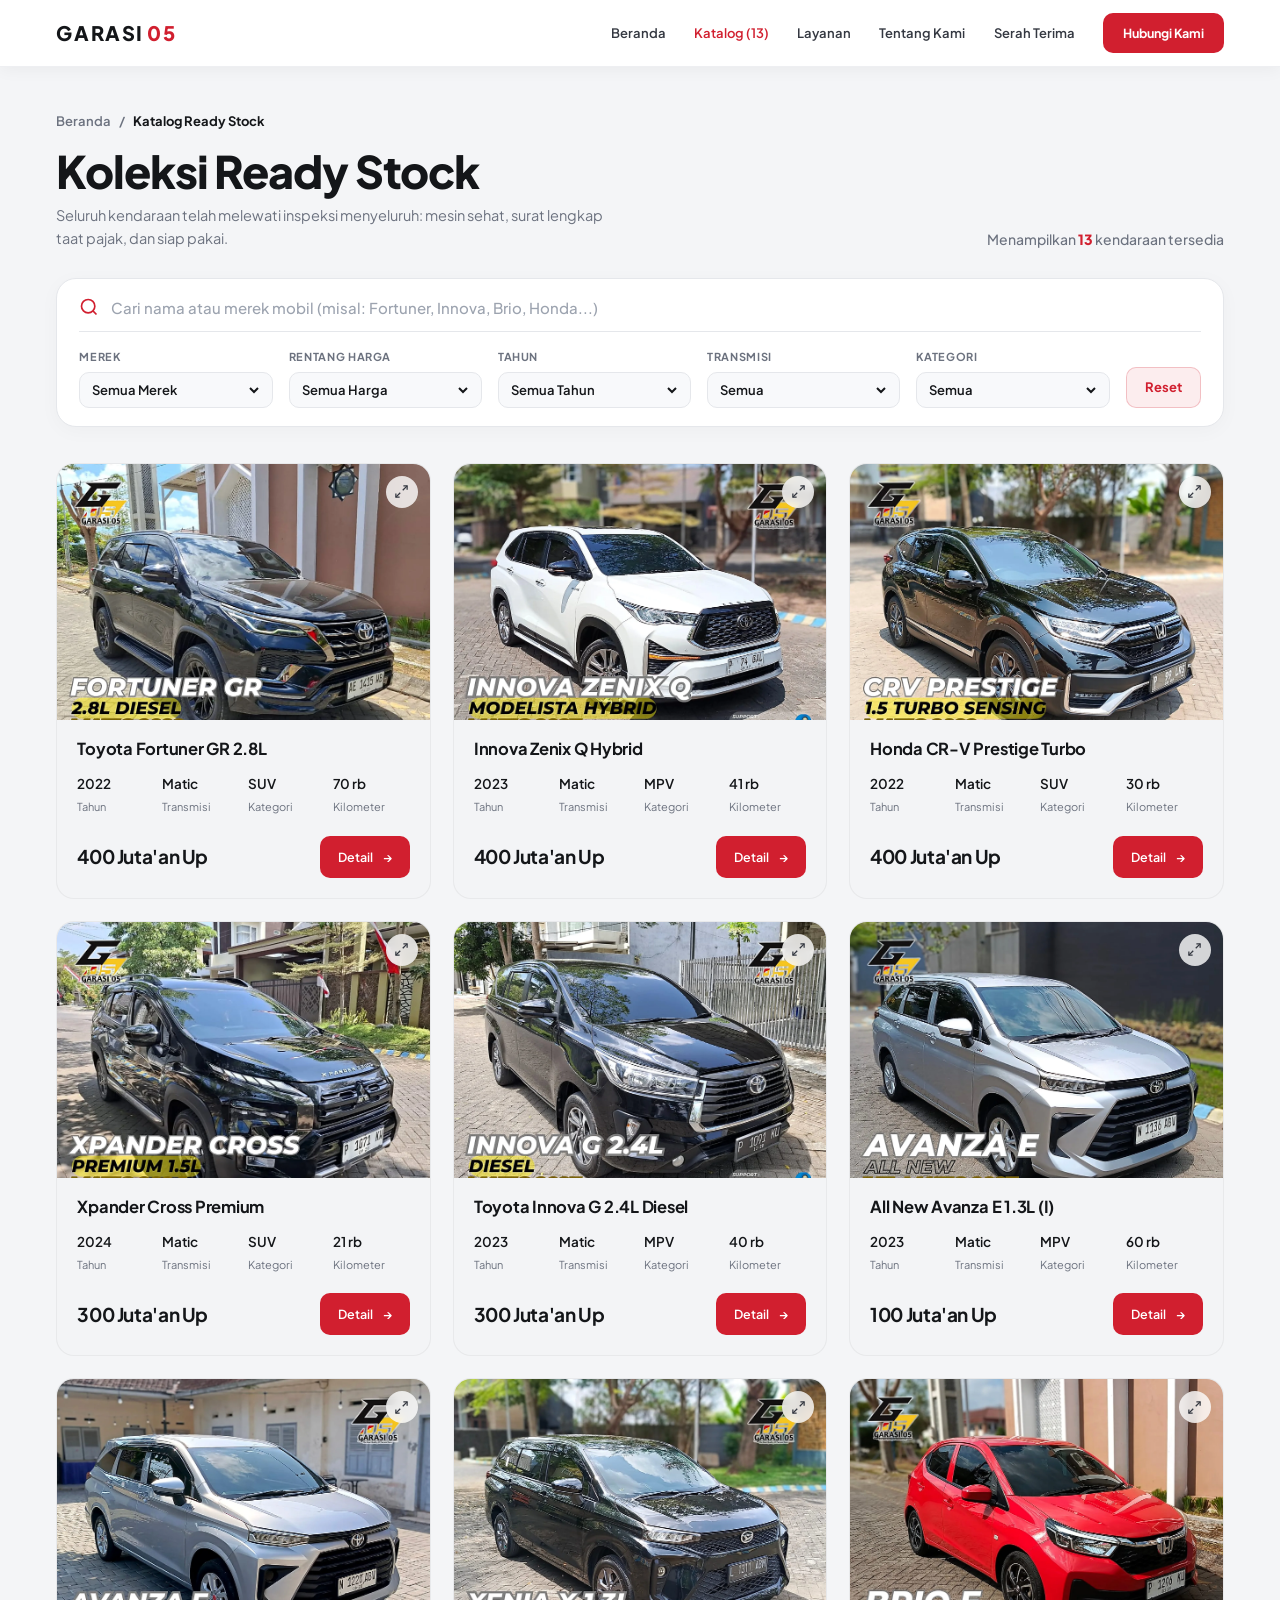
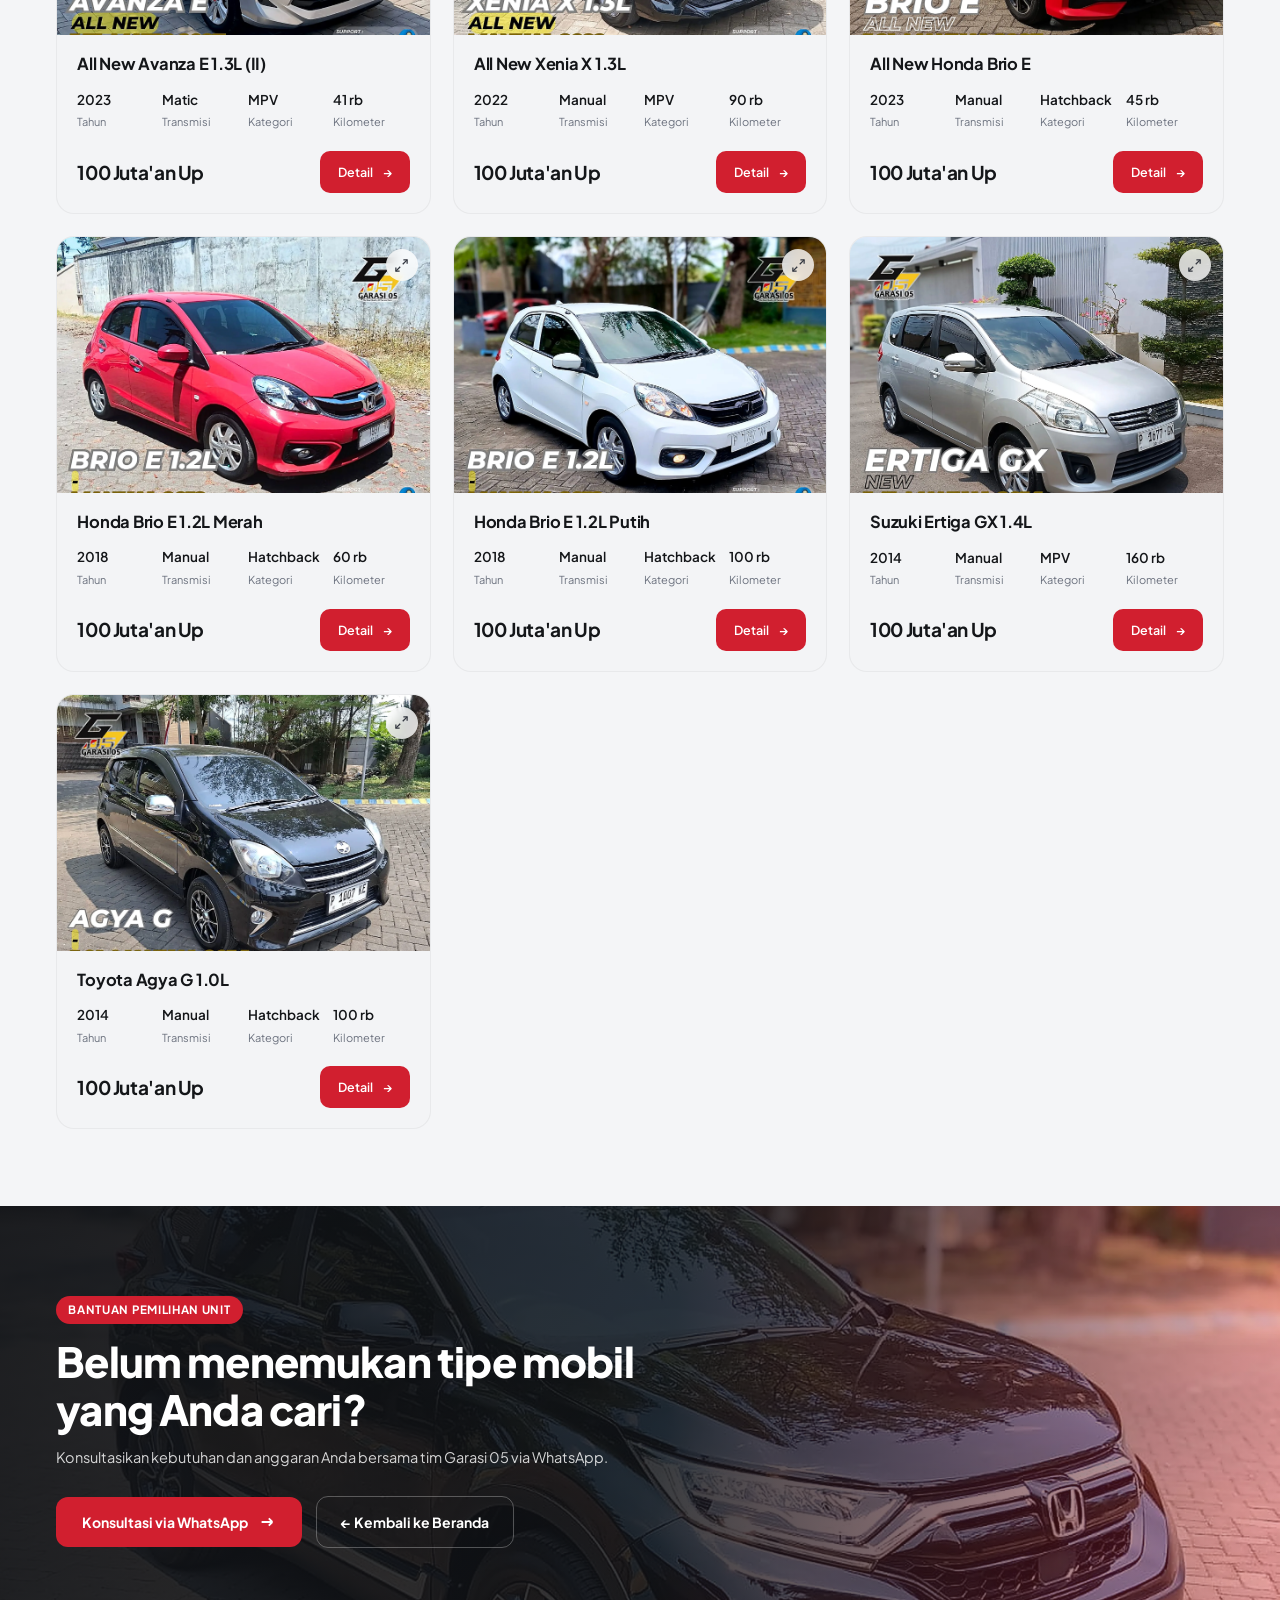
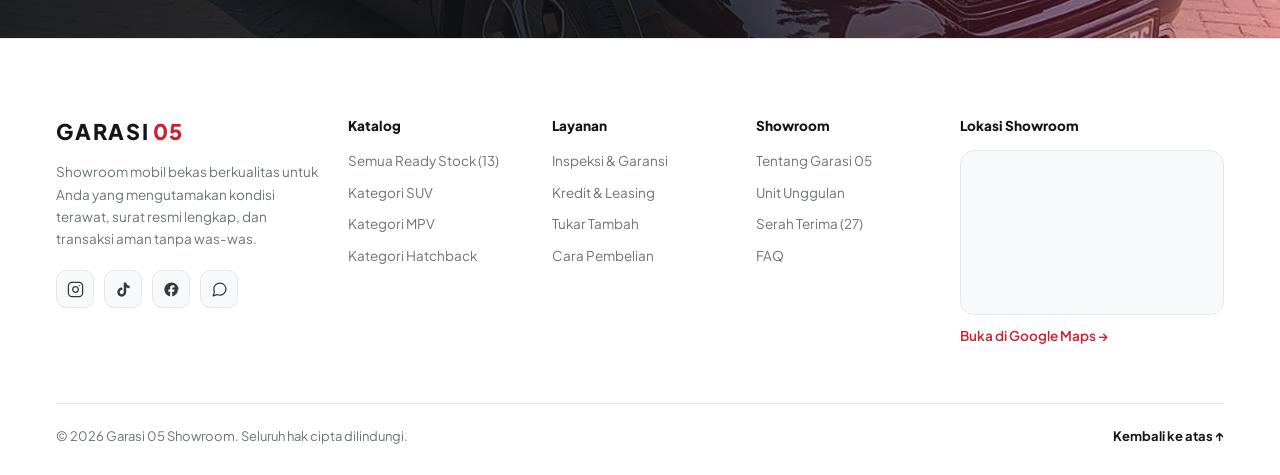
==== commit 8296c8a7: "revisi" ====
--- a/katalog.html
+++ b/katalog.html
@@ -8,7 +8,7 @@
   <link rel="preconnect" href="https://fonts.googleapis.com">
   <link rel="preconnect" href="https://fonts.gstatic.com" crossorigin>
   <link href="https://fonts.googleapis.com/css2?family=Plus+Jakarta+Sans:wght@400;500;600;700;800&display=swap" rel="stylesheet">
-  <link rel="stylesheet" href="css/style.css?v=12">
+  <link rel="stylesheet" href="css/style.css?v=15">
 </head>
 <body>
 
@@ -93,7 +93,7 @@
     <section class="cta-sec">
       <div class="cta-banner">
         <div class="cta-banner__bg">
-          <img src="assets/img/cta.jpg" alt="Honda CR-V Prestige Turbo Garasi 05" loading="lazy">
+          <img src="assets/img/cta.webp" alt="Honda CR-V Prestige Turbo Garasi 05" loading="lazy">
           <div class="cta-banner__shade"></div>
         </div>
         <div class="container">
--- a/css/style.css
+++ b/css/style.css
@@ -448,9 +448,7 @@
   width: 100%;
   display: flex;
   align-items: center;
-  justify-content: space-between;
-  gap: 14px 32px;
-  flex-wrap: wrap;
+  gap: 14px 28px;
   padding-top: 12px;
   padding-bottom: 12px;
 }
@@ -464,6 +462,8 @@
   letter-spacing: 0.14em;
   text-transform: uppercase;
   color: var(--ink);
+  white-space: nowrap;
+  flex-shrink: 0;
 }
 
 .hero__partners-label::before {
@@ -474,11 +474,36 @@
   border-radius: 2px;
 }
 
+.hero__marquee {
+  flex: 1;
+  min-width: 0;
+  overflow: hidden;
+  -webkit-mask-image: linear-gradient(to right, transparent 0%, #000 7%, #000 93%, transparent 100%);
+  mask-image: linear-gradient(to right, transparent 0%, #000 7%, #000 93%, transparent 100%);
+}
+
+.hero__partners-track {
+  display: flex;
+  width: max-content;
+  will-change: transform;
+  animation: partnerMarquee 28s linear infinite;
+}
+
+.hero__marquee:hover .hero__partners-track {
+  animation-play-state: paused;
+}
+
+@keyframes partnerMarquee {
+  0% { transform: translate3d(0, 0, 0); }
+  100% { transform: translate3d(-50%, 0, 0); }
+}
+
 .hero__partners-list {
   display: flex;
   align-items: center;
-  gap: 12px clamp(18px, 3vw, 40px);
-  flex-wrap: wrap;
+  gap: clamp(24px, 3.5vw, 48px);
+  padding-right: clamp(24px, 3.5vw, 48px);
+  flex-shrink: 0;
 }
 
 .hp-item {
@@ -488,12 +513,23 @@
   font-size: 13px;
   font-weight: 700;
   color: var(--ink-2);
+  white-space: nowrap;
+  flex-shrink: 0;
 }
 
 .hp-item svg {
   width: 17px;
   height: 17px;
   color: var(--primary);
+  flex-shrink: 0;
+}
+
+.hp-logo {
+  height: 26px;
+  width: auto;
+  max-width: 145px;
+  object-fit: contain;
+  display: block;
   flex-shrink: 0;
 }
 
@@ -1953,15 +1989,15 @@
   .hero__seam-fade {
     inset: 0;
     background: linear-gradient(to top,
-        rgba(12, 14, 18, 0.86) 0%,
-        rgba(12, 14, 18, 0.62) 55%,
-        rgba(12, 14, 18, 0.34) 100%);
+        rgba(12, 14, 18, 0.9) 0%,
+        rgba(12, 14, 18, 0.68) 55%,
+        rgba(12, 14, 18, 0.45) 100%);
   }
 
   .hero__container {
-    align-items: flex-end;
-    padding-top: 120px;
-    padding-bottom: 28px;
+    align-items: center;
+    padding-top: 92px;
+    padding-bottom: 24px;
   }
 
   .stock-grid {
@@ -1990,8 +2026,22 @@
 }
 
 @media (max-width: 560px) {
+  .hero__container {
+    padding-top: 84px;
+    padding-bottom: 20px;
+  }
+
+  .hero__loc-badge {
+    font-size: 11px;
+    padding: 6px 12px;
+    margin-bottom: 14px;
+    border-radius: 10px;
+    max-width: 100%;
+    line-height: 1.4;
+  }
+
   .hero__title {
-    font-size: clamp(2rem, 8.8vw, 2.6rem);
+    font-size: clamp(1.95rem, 8.6vw, 2.5rem);
   }
 
   .hero__desc {
@@ -2000,27 +2050,37 @@
   }
 
   .hero__actions {
-    margin-top: 18px;
+    margin-top: 20px;
     width: 100%;
+    flex-direction: column;
+    align-items: stretch;
     gap: 10px;
   }
 
   .hero-btn {
-    flex: 1;
-    padding: 12px 14px;
-    font-size: 12.5px;
+    width: 100%;
+    padding: 13px 16px;
+    font-size: 13.5px;
   }
 
   .hero__partners-inner {
-    gap: 8px 16px;
-  }
-
-  .hero__partners-list {
-    gap: 8px 14px;
+    flex-direction: column;
+    align-items: flex-start;
+    padding-top: 10px;
+    padding-bottom: 10px;
+    gap: 8px;
+  }
+
+  .hero__partners-label {
+    font-size: 10px;
+  }
+
+  .hero__marquee {
+    width: 100%;
   }
 
   .hp-item {
-    font-size: 11.5px;
+    font-size: 12px;
   }
 
   .filter-selects {
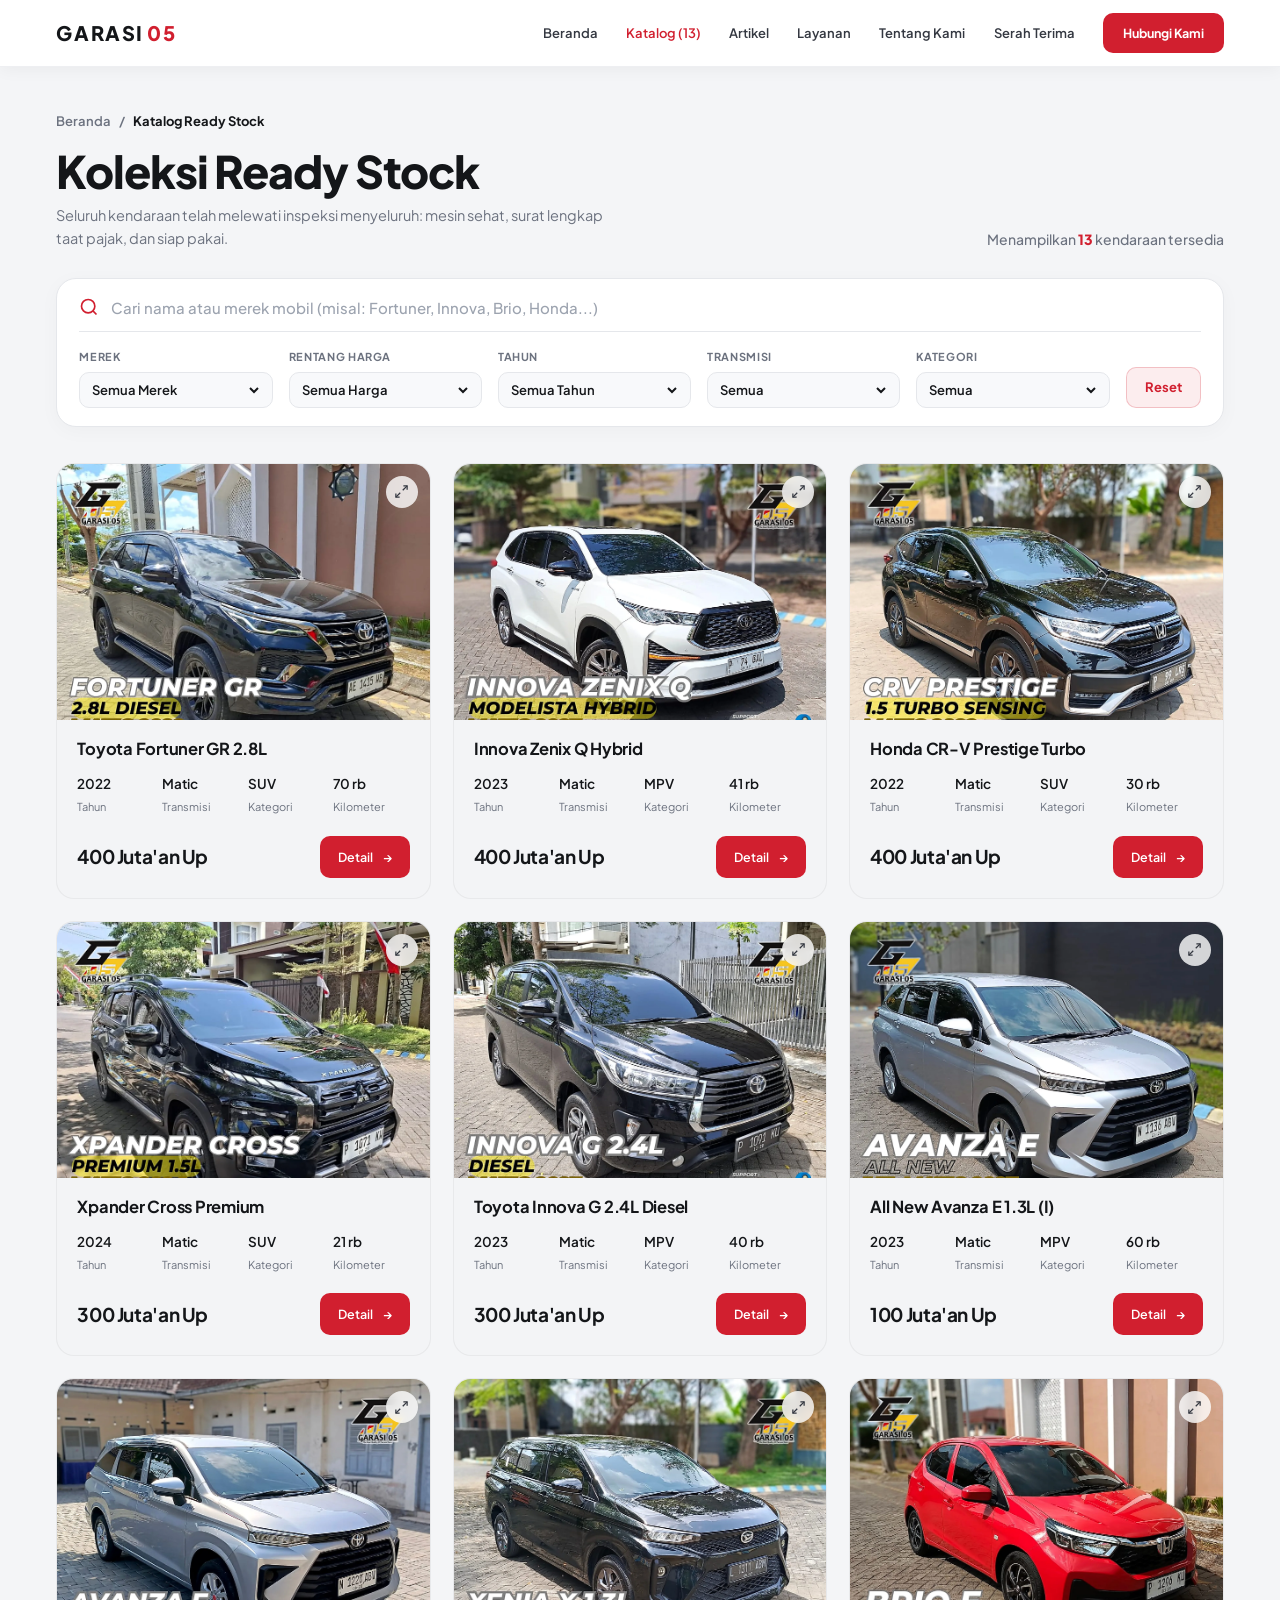
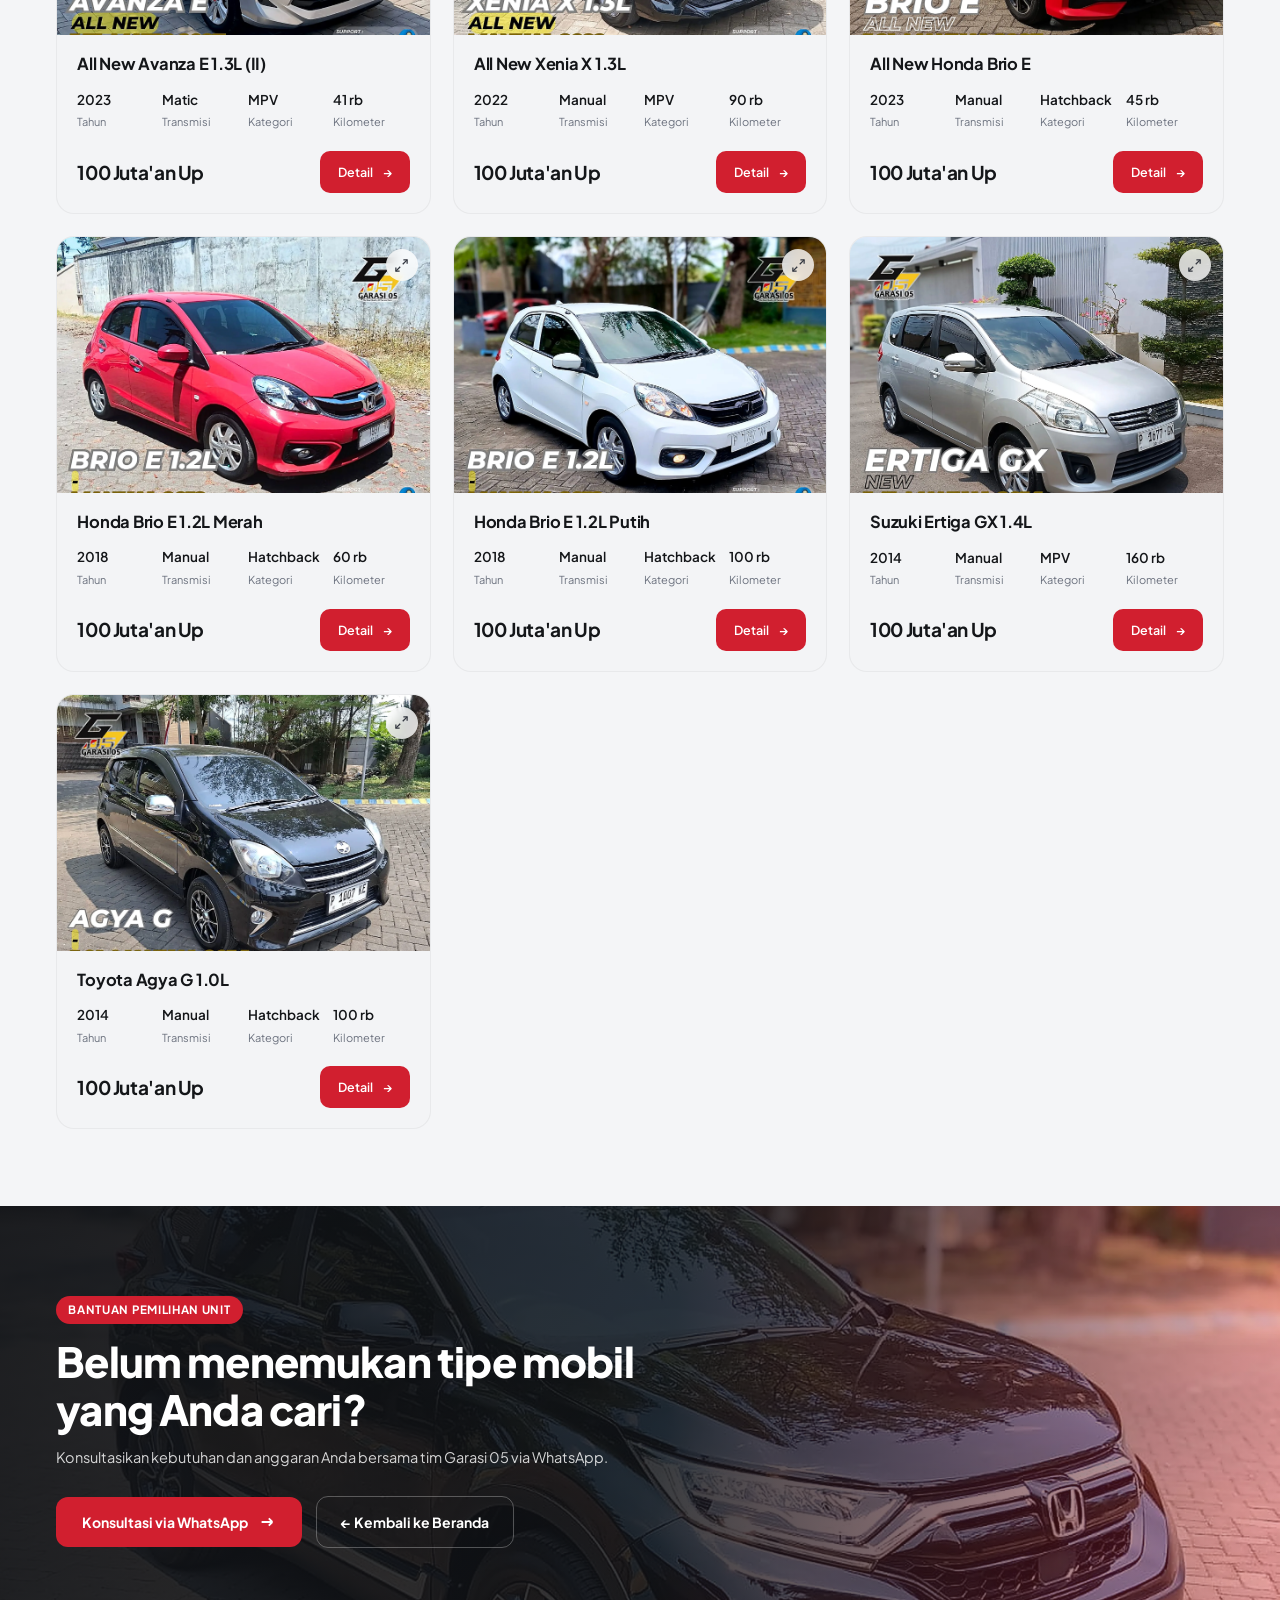
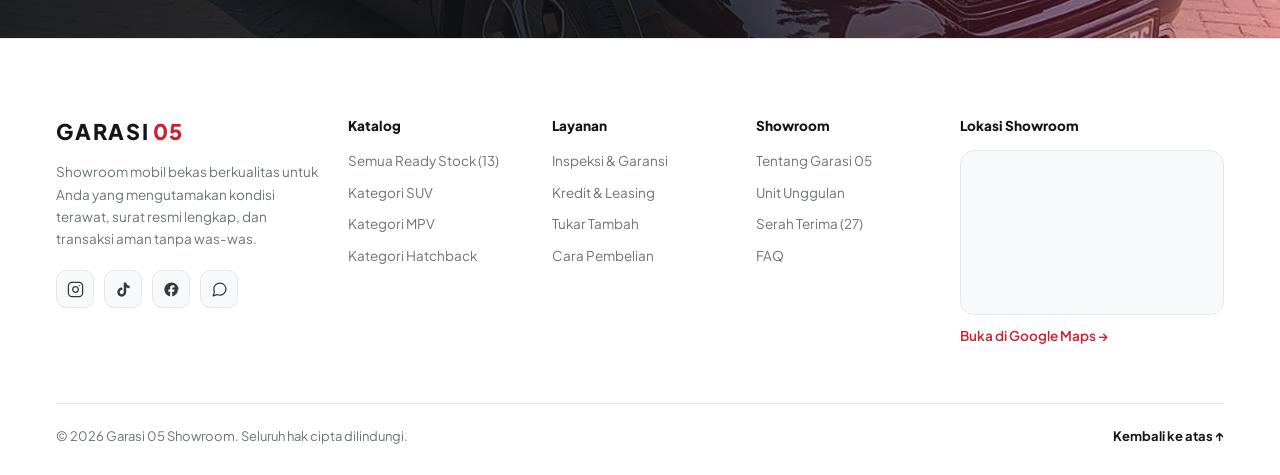
==== commit c421a34a: "tambah halaman artikel" ====
--- a/katalog.html
+++ b/katalog.html
@@ -8,7 +8,7 @@
   <link rel="preconnect" href="https://fonts.googleapis.com">
   <link rel="preconnect" href="https://fonts.gstatic.com" crossorigin>
   <link href="https://fonts.googleapis.com/css2?family=Plus+Jakarta+Sans:wght@400;500;600;700;800&display=swap" rel="stylesheet">
-  <link rel="stylesheet" href="css/style.css?v=15">
+  <link rel="stylesheet" href="css/style.css?v=21">
 </head>
 <body>
 
@@ -17,6 +17,7 @@
     <nav class="nav__links" aria-label="Navigasi utama">
       <a href="index.html">Beranda</a>
       <a href="katalog.html" class="is-active">Katalog (13)</a>
+      <a href="artikel.html">Artikel</a>
       <a href="index.html#kenapa">Layanan</a>
       <a href="index.html#unggulan">Tentang Kami</a>
       <a href="index.html#serah-terima">Serah Terima</a>
@@ -93,7 +94,7 @@
     <section class="cta-sec">
       <div class="cta-banner">
         <div class="cta-banner__bg">
-          <img src="assets/img/cta.webp" alt="Honda CR-V Prestige Turbo Garasi 05" loading="lazy">
+          <img src="assets/img/cta.webp" alt="Honda CR-V Prestige Turbo Garasi 05" width="2827" height="1137" loading="lazy">
           <div class="cta-banner__shade"></div>
         </div>
         <div class="container">
@@ -203,10 +204,10 @@
     </div>
   </div>
 
-  <script src="https://cdnjs.cloudflare.com/ajax/libs/gsap/3.12.5/gsap.min.js"></script>
-  <script src="https://cdnjs.cloudflare.com/ajax/libs/gsap/3.12.5/ScrollTrigger.min.js"></script>
-  <script src="https://cdn.jsdelivr.net/npm/lenis@1.1.13/dist/lenis.min.js"></script>
-  <script src="js/data.js"></script>
-  <script src="js/main.js?v=6"></script>
+  <script src="https://cdnjs.cloudflare.com/ajax/libs/gsap/3.12.5/gsap.min.js" defer></script>
+  <script src="https://cdnjs.cloudflare.com/ajax/libs/gsap/3.12.5/ScrollTrigger.min.js" defer></script>
+  <script src="https://cdn.jsdelivr.net/npm/lenis@1.1.13/dist/lenis.min.js" defer></script>
+  <script src="js/data.js" defer></script>
+  <script src="js/main.js?v=8" defer></script>
 </body>
 </html>
--- a/css/style.css
+++ b/css/style.css
@@ -1949,6 +1949,405 @@
 }
 
 /* ==========================================================================
+   HALAMAN ARTIKEL & SINGLE POST (SELARAS DENGAN LANDING PAGE)
+   ========================================================================== */
+.article-toolbar {
+  display: flex;
+  justify-content: space-between;
+  align-items: center;
+  gap: 16px;
+  flex-wrap: wrap;
+  margin-bottom: 28px;
+}
+
+.article-cats {
+  display: flex;
+  align-items: center;
+  gap: 8px;
+  flex-wrap: wrap;
+}
+
+.cat-pill {
+  padding: 9px 16px;
+  border-radius: 999px;
+  background: var(--surface);
+  border: 1px solid var(--border);
+  font-size: 13px;
+  font-weight: 600;
+  color: var(--ink-2);
+  transition: all 0.25s var(--ease);
+}
+
+.cat-pill:hover {
+  border-color: var(--primary);
+  color: var(--primary);
+}
+
+.cat-pill.is-active {
+  background: var(--primary);
+  border-color: var(--primary);
+  color: #fff;
+}
+
+.article-search {
+  display: flex;
+  align-items: center;
+  gap: 10px;
+  padding: 10px 16px;
+  min-width: 260px;
+  background: var(--surface);
+  border: 1px solid var(--border);
+  border-radius: 999px;
+  transition: border-color 0.25s;
+}
+
+.article-search:focus-within {
+  border-color: var(--primary);
+}
+
+.article-search svg {
+  width: 17px;
+  height: 17px;
+  color: var(--muted);
+  flex-shrink: 0;
+}
+
+.article-search input {
+  width: 100%;
+  border: 0;
+  outline: none;
+  background: transparent;
+  font: inherit;
+  font-size: 13.5px;
+  color: var(--ink);
+}
+
+.featured-post {
+  display: grid;
+  grid-template-columns: minmax(0, 1.15fr) minmax(0, 1fr);
+  gap: clamp(20px, 3vw, 40px);
+  align-items: center;
+  background: var(--surface);
+  border: 1px solid var(--border);
+  border-radius: 22px;
+  overflow: hidden;
+  margin-bottom: 28px;
+  box-shadow: 0 6px 24px rgba(20, 22, 25, 0.04);
+}
+
+.featured-post__media {
+  display: block;
+  height: 100%;
+  min-height: 290px;
+  max-height: 380px;
+  overflow: hidden;
+  background: #E9EBEE;
+}
+
+.featured-post__media img {
+  width: 100%;
+  height: 100%;
+  object-fit: cover;
+  object-position: center top;
+  transition: transform 0.6s var(--ease);
+}
+
+.featured-post:hover .featured-post__media img {
+  transform: scale(1.04);
+}
+
+.featured-post__body {
+  padding: clamp(22px, 3vw, 36px);
+  padding-left: 0;
+}
+
+.featured-post__body h2 {
+  margin-top: 12px;
+  font-size: clamp(1.35rem, 2.2vw, 1.85rem);
+  font-weight: 800;
+  line-height: 1.25;
+  letter-spacing: -0.02em;
+  color: var(--ink);
+}
+
+.featured-post__body h2 a:hover {
+  color: var(--primary);
+}
+
+.featured-post__body p {
+  margin: 12px 0 22px;
+  font-size: 14.5px;
+  line-height: 1.65;
+  color: var(--muted);
+}
+
+.article-meta {
+  display: flex;
+  align-items: center;
+  gap: 10px;
+  flex-wrap: wrap;
+  font-size: 12px;
+  font-weight: 600;
+  color: var(--muted);
+}
+
+.article-cat {
+  display: inline-block;
+  padding: 4px 10px;
+  border-radius: 999px;
+  background: var(--primary-soft);
+  color: var(--primary);
+  font-size: 11px;
+  font-weight: 700;
+}
+
+.article-title {
+  margin-top: 10px;
+}
+
+.article-title a:hover {
+  color: var(--primary);
+}
+
+.article-excerpt {
+  margin-top: 8px;
+  font-size: 13.5px;
+  line-height: 1.6;
+  color: var(--muted);
+  display: -webkit-box;
+  -webkit-line-clamp: 3;
+  -webkit-box-orient: vertical;
+  overflow: hidden;
+}
+
+.article-author {
+  font-size: 12.5px;
+  font-weight: 600;
+  color: var(--muted);
+}
+
+/* Single Post */
+.post-sec {
+  padding: 108px 0 clamp(48px, 6vw, 80px);
+}
+
+.post-layout {
+  display: grid;
+  grid-template-columns: minmax(0, 1.7fr) minmax(0, 0.85fr);
+  gap: clamp(28px, 4vw, 48px);
+  align-items: start;
+}
+
+.post-main {
+  background: var(--surface);
+  border: 1px solid var(--border);
+  border-radius: 22px;
+  padding: clamp(24px, 3.5vw, 44px);
+}
+
+.post-title {
+  margin-top: 14px;
+  font-size: clamp(1.65rem, 3vw, 2.35rem);
+  font-weight: 800;
+  line-height: 1.2;
+  letter-spacing: -0.025em;
+  color: var(--ink);
+}
+
+.post-author {
+  margin-top: 10px;
+  font-size: 13.5px;
+  color: var(--muted);
+}
+
+.post-cover {
+  margin: 24px 0 28px;
+  border-radius: 16px;
+  overflow: hidden;
+  aspect-ratio: 16 / 9;
+  background: #E9EBEE;
+}
+
+.post-cover img {
+  width: 100%;
+  height: 100%;
+  object-fit: cover;
+  object-position: center top;
+}
+
+.post-body h2 {
+  margin: 28px 0 10px;
+  font-size: 1.25rem;
+  font-weight: 800;
+  color: var(--ink);
+}
+
+.post-body p {
+  font-size: 15.5px;
+  line-height: 1.75;
+  color: var(--ink-2);
+  margin-bottom: 14px;
+}
+
+.post-body ul {
+  margin: 10px 0 18px 20px;
+  list-style: disc;
+  display: flex;
+  flex-direction: column;
+  gap: 8px;
+}
+
+.post-body li {
+  font-size: 15px;
+  line-height: 1.65;
+  color: var(--ink-2);
+}
+
+.post-tip {
+  margin: 24px 0 8px;
+  padding: 16px 20px;
+  border-radius: 14px;
+  background: var(--primary-soft);
+  border-left: 4px solid var(--primary);
+  font-size: 14.5px;
+  line-height: 1.6;
+  color: var(--ink);
+}
+
+.post-footer-cta {
+  margin-top: 32px;
+  padding-top: 24px;
+  border-top: 1px solid var(--border);
+  display: flex;
+  justify-content: space-between;
+  align-items: center;
+  gap: 16px;
+  flex-wrap: wrap;
+}
+
+.post-footer-cta strong {
+  display: block;
+  font-size: 15.5px;
+  color: var(--ink);
+}
+
+.post-footer-cta span {
+  font-size: 13.5px;
+  color: var(--muted);
+}
+
+.post-sidebar {
+  display: flex;
+  flex-direction: column;
+  gap: 20px;
+  position: sticky;
+  top: 86px;
+}
+
+.post-side-card {
+  background: var(--surface);
+  border: 1px solid var(--border);
+  border-radius: 20px;
+  padding: 24px;
+}
+
+.post-side-card--cta h3 {
+  font-size: 1.2rem;
+  font-weight: 800;
+  line-height: 1.3;
+  color: var(--ink);
+}
+
+.post-side-card--cta p {
+  margin: 10px 0 18px;
+  font-size: 13.5px;
+  line-height: 1.6;
+  color: var(--muted);
+}
+
+.post-side-actions {
+  display: flex;
+  flex-direction: column;
+  gap: 10px;
+}
+
+.post-side-actions .btn-primary-red,
+.post-side-actions .btn-outline-pill {
+  width: 100%;
+  justify-content: center;
+}
+
+.post-side-title {
+  font-size: 15px;
+  font-weight: 800;
+  color: var(--ink);
+  margin-bottom: 14px;
+}
+
+.post-side-list {
+  display: flex;
+  flex-direction: column;
+  gap: 14px;
+}
+
+.post-side-item {
+  display: grid;
+  grid-template-columns: 80px minmax(0, 1fr);
+  gap: 12px;
+  align-items: center;
+}
+
+.post-side-item img {
+  width: 80px;
+  height: 58px;
+  border-radius: 10px;
+  object-fit: cover;
+  object-position: center top;
+}
+
+.post-side-item span {
+  display: block;
+  font-size: 11px;
+  font-weight: 700;
+  color: var(--primary);
+  margin-bottom: 3px;
+}
+
+.post-side-item strong {
+  display: -webkit-box;
+  -webkit-line-clamp: 2;
+  -webkit-box-orient: vertical;
+  overflow: hidden;
+  font-size: 13px;
+  font-weight: 700;
+  line-height: 1.35;
+  color: var(--ink);
+}
+
+.post-side-item:hover strong {
+  color: var(--primary);
+}
+
+.related-sec {
+  margin-top: clamp(44px, 5vw, 72px);
+}
+
+@media (max-width: 900px) {
+  .featured-post,
+  .post-layout {
+    grid-template-columns: 1fr;
+  }
+
+  .featured-post__body {
+    padding: 22px;
+  }
+
+  .post-sidebar {
+    position: static;
+  }
+}
+
+/* ==========================================================================
    RESPONSIVE BREAKPOINTS
    ========================================================================== */
 @media (max-width: 1120px) {
@@ -1989,14 +2388,14 @@
   .hero__seam-fade {
     inset: 0;
     background: linear-gradient(to top,
-        rgba(12, 14, 18, 0.9) 0%,
-        rgba(12, 14, 18, 0.68) 55%,
-        rgba(12, 14, 18, 0.45) 100%);
+        rgba(12, 14, 18, 0.92) 0%,
+        rgba(12, 14, 18, 0.68) 45%,
+        rgba(12, 14, 18, 0.18) 100%);
   }
 
   .hero__container {
-    align-items: center;
-    padding-top: 92px;
+    align-items: flex-end;
+    padding-top: 18vh;
     padding-bottom: 24px;
   }
 
@@ -2027,8 +2426,8 @@
 
 @media (max-width: 560px) {
   .hero__container {
-    padding-top: 84px;
-    padding-bottom: 20px;
+    padding-top: 24vh;
+    padding-bottom: 36px;
   }
 
   .hero__loc-badge {
